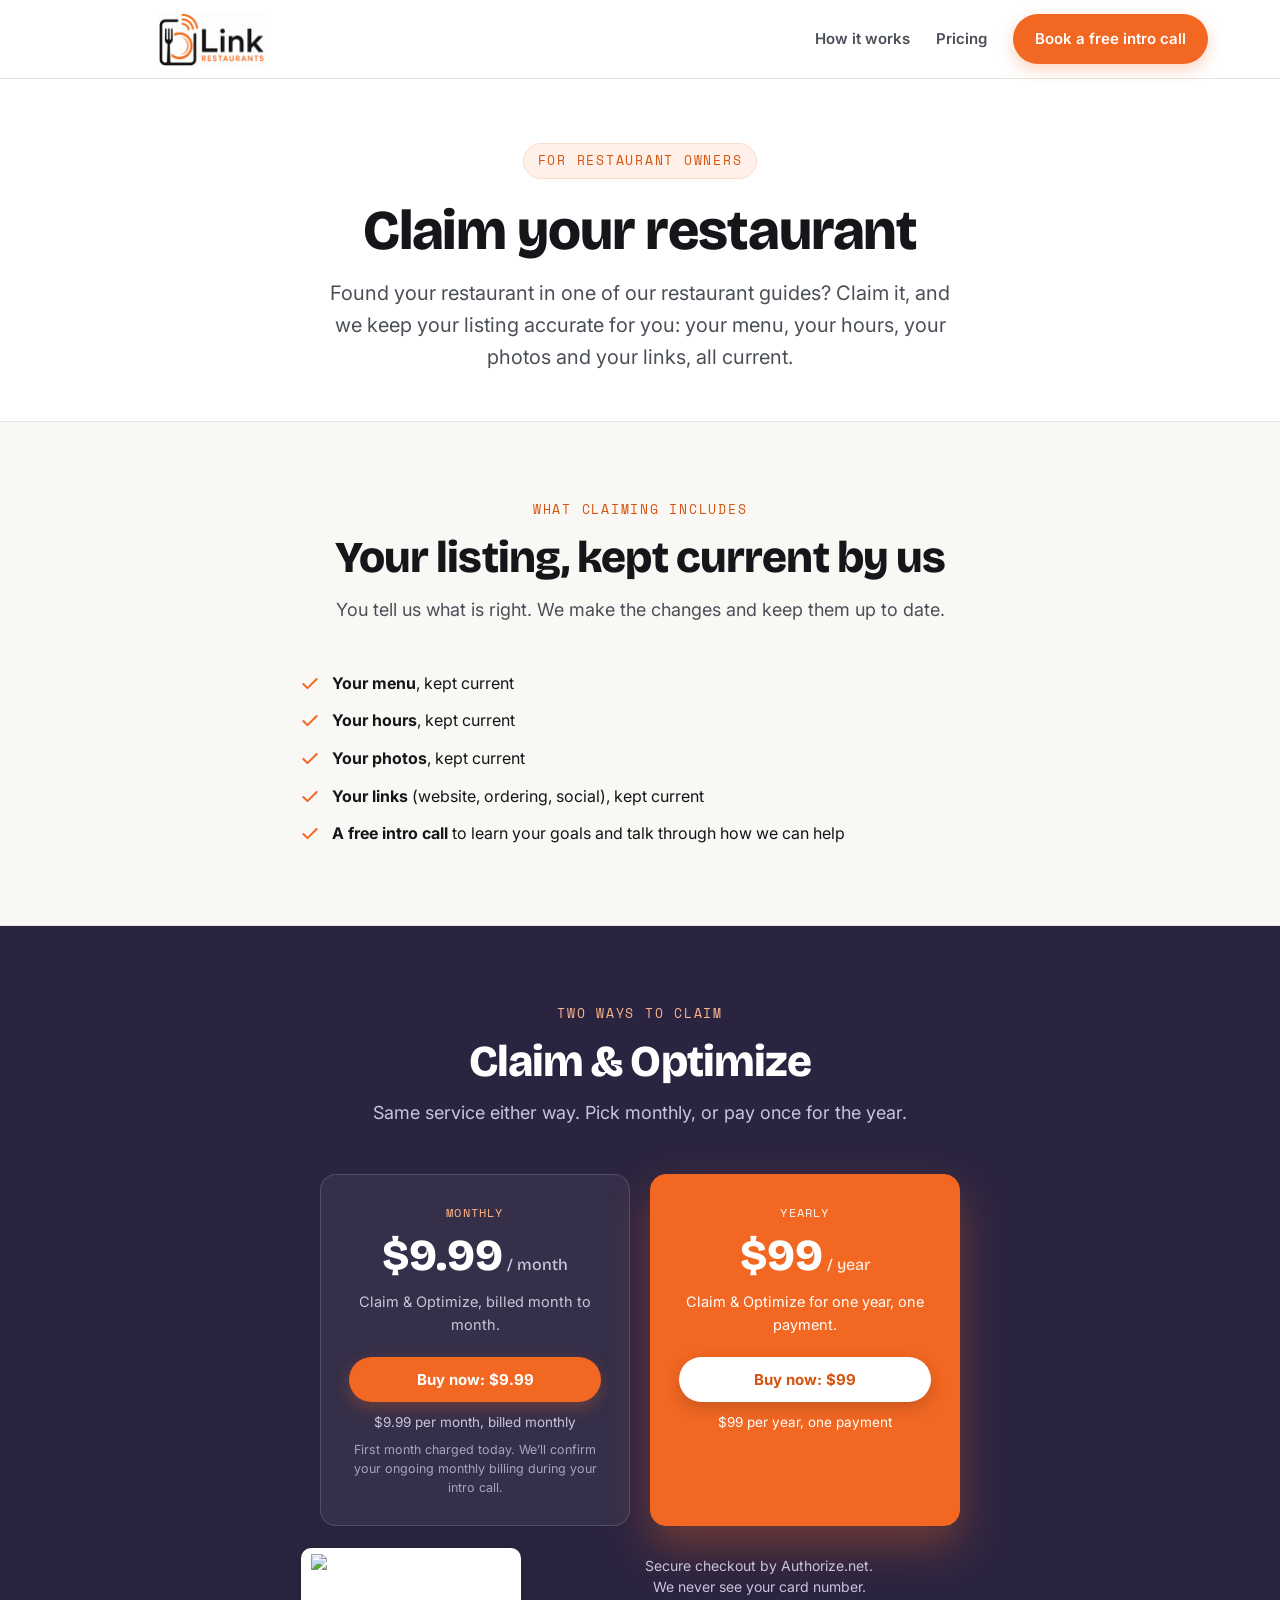
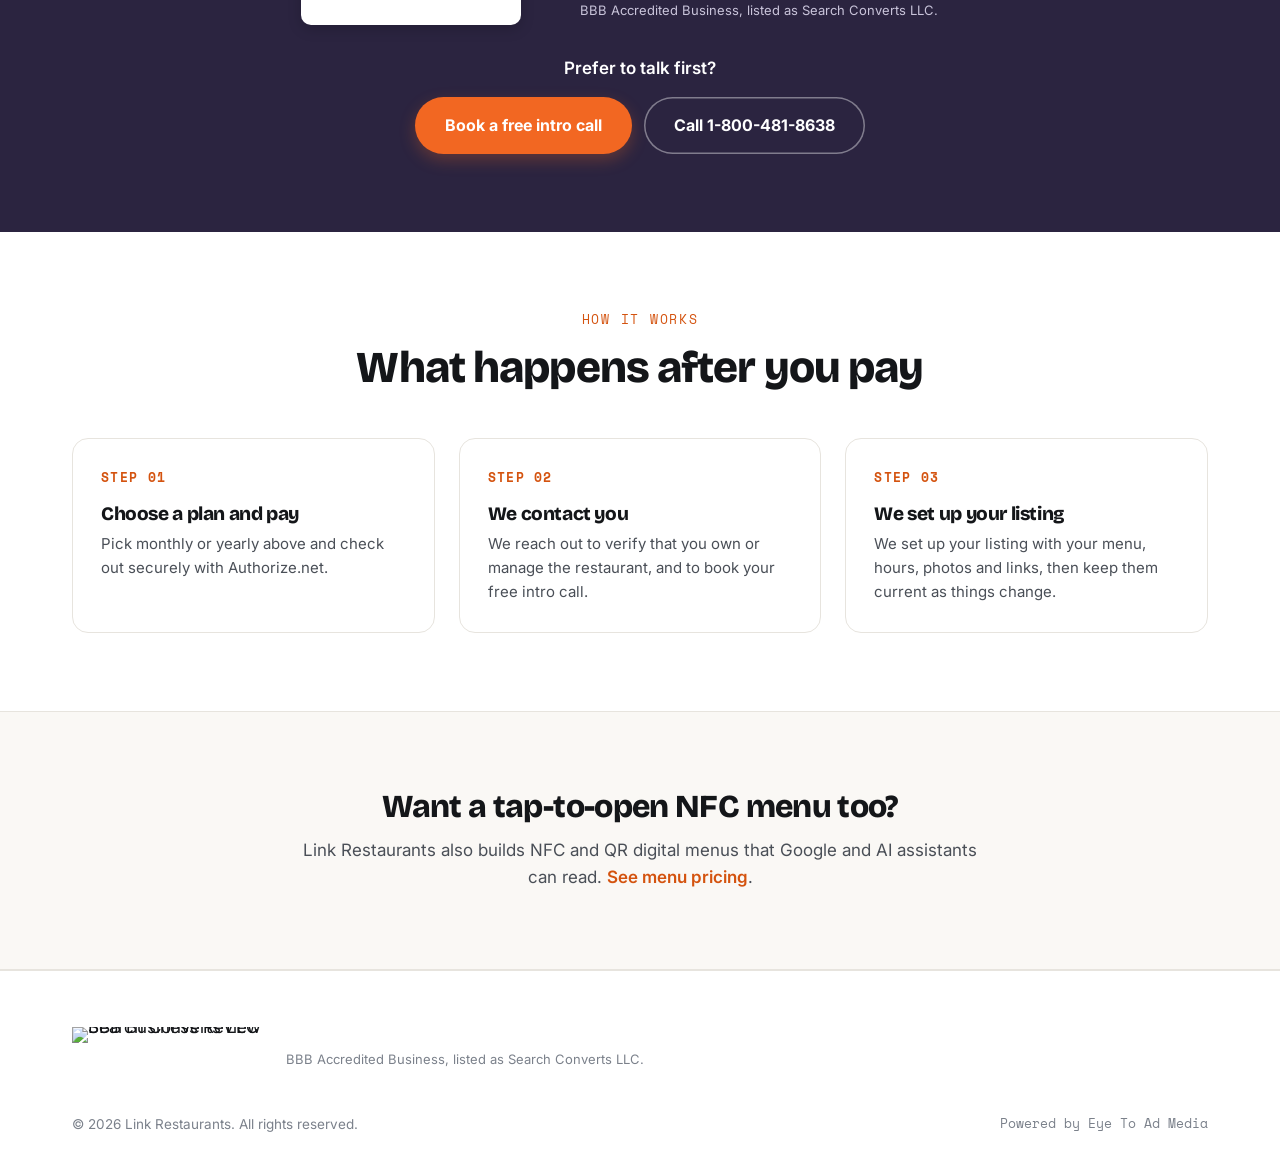
==== claim/index.html @ bf499739 "Add BBB trust seal beside secure-checkout line and in footer Group the existing "Secure checkout by " ====
<!DOCTYPE html>
<html lang="en">
<head>
<meta charset="UTF-8">
<meta name="viewport" content="width=device-width, initial-scale=1">
<title>Claim Your Restaurant | Link Restaurants</title>
<meta name="description" content="Claim your restaurant listing with Link Restaurants. We keep your menu, hours, photos and links current. $9.99 per month or $99 per year, plus a free intro call.">
<link rel="canonical" href="https://linkrestaurants.com/claim/">
<meta property="og:type" content="website">
<meta property="og:title" content="Claim Your Restaurant | Link Restaurants">
<meta property="og:description" content="Keep your menu, hours, photos and links current. $9.99 per month or $99 per year, plus a free intro call.">
<meta property="og:url" content="https://linkrestaurants.com/claim/">
<meta property="og:site_name" content="Link Restaurants">
<link rel="icon" type="image/png" sizes="32x32" href="/images/w/link-restaurants-favicon-32.png">
<link rel="apple-touch-icon" href="/images/w/link-restaurants-favicon-180.png">
<link rel="preconnect" href="https://fonts.googleapis.com">
<link rel="preconnect" href="https://fonts.gstatic.com" crossorigin>
<link href="https://fonts.googleapis.com/css2?family=Bricolage+Grotesque:opsz,wght@12..96,700;12..96,800&family=Inter:wght@400;500;600;700&family=Space+Mono:wght@400;700&display=swap" rel="stylesheet">
<link rel="stylesheet" href="/assets/style.css">
<style>
  .claim-hero{padding:64px 0 48px;text-align:center}
  .claim-hero h1{font-size:clamp(34px,6vw,56px);margin-bottom:16px}
  .claim-hero .lede{font-size:clamp(17px,2.2vw,20px);color:var(--ink-soft);max-width:640px;margin:0 auto}
  .claim-includes{max-width:680px;margin:0 auto}
  #options{background:var(--plum);color:#fff;border:0}
  #options .section-head h2{color:#fff}
  #options .section-head .tag{color:#ffb587}
  #options .section-head p{color:#c9c4da}
  #options .price-grid{max-width:640px}
  .price-card .pdesc{min-height:0}
  .pay-form{margin:20px 0 0}
  .pay-form .btn{width:100%;white-space:normal;text-align:center}
  .price-card.feature .pay-form .btn{background:#fff;color:var(--orange-deep);box-shadow:0 6px 16px rgba(20,22,25,.18)}
  .price-card.feature .pay-form .btn:hover{background:#fff6f0}
  .pay-terms{margin-top:10px;font-size:13.5px;color:#c9c4da}
  .price-card.feature .pay-terms{color:#fff}
  .pay-note{margin-top:8px;font-size:12.5px;line-height:1.5;color:#a9a3bd}
  .pay-secure{text-align:center;max-width:620px;margin:24px auto 0;font-size:14px;color:#c9c4da}
  .pay-talk{text-align:center;margin:30px 0 14px;font-weight:600;color:#fff}
  .talk-row{display:flex;gap:12px;justify-content:center;flex-wrap:wrap}
  #options .btn-ghost{color:#fff;box-shadow:inset 0 0 0 1.5px rgba(255,255,255,.4)}
  #options .btn-ghost:hover{background:rgba(255,255,255,.08);box-shadow:inset 0 0 0 1.5px #fff}
  .more{max-width:680px;margin:0 auto;text-align:center;color:var(--ink-soft);font-size:17px}
  .more a{color:var(--orange-deep);font-weight:600}
  @media (max-width:480px){.talk-row .btn{width:100%}}
</style>
</head>
<body>
<a class="skip" href="#main">Skip to content</a>
<header class="site-header">
  <div class="wrap header-inner">
    <a class="brand" href="/" aria-label="Link Restaurants home">
      <img src="/images/w/link-restaurants-logo-440.png" alt="Link Restaurants" width="109" height="56">
    </a>
    <nav class="nav nav-simple" aria-label="Primary">
      <a href="/#how">How it works</a>
      <a href="/#owner">Pricing</a>
      <a class="btn" href="/#signup">Book a free intro call</a>
    </nav>
  </div>
</header>

<main id="main">

  <section class="claim-hero" aria-labelledby="claim-h">
    <div class="wrap">
      <span class="eyebrow">For restaurant owners</span>
      <h1 id="claim-h">Claim your restaurant</h1>
      <p class="lede">Found your restaurant in one of our restaurant guides? Claim it, and we keep your listing accurate for you: your menu, your hours, your photos and your links, all current.</p>
    </div>
  </section>

  <section class="section-tint" aria-labelledby="inc-h">
    <div class="wrap">
      <div class="section-head">
        <span class="tag">What claiming includes</span>
        <h2 id="inc-h">Your listing, kept current by us</h2>
        <p>You tell us what is right. We make the changes and keep them up to date.</p>
      </div>
      <ul class="checklist claim-includes">
        <li><svg width="20" height="20" viewBox="0 0 24 24" fill="none" stroke="currentColor" stroke-width="2.4" stroke-linecap="round" stroke-linejoin="round" aria-hidden="true"><path d="M20 6 9 17l-5-5"/></svg> <span><strong>Your menu</strong>, kept current</span></li>
        <li><svg width="20" height="20" viewBox="0 0 24 24" fill="none" stroke="currentColor" stroke-width="2.4" stroke-linecap="round" stroke-linejoin="round" aria-hidden="true"><path d="M20 6 9 17l-5-5"/></svg> <span><strong>Your hours</strong>, kept current</span></li>
        <li><svg width="20" height="20" viewBox="0 0 24 24" fill="none" stroke="currentColor" stroke-width="2.4" stroke-linecap="round" stroke-linejoin="round" aria-hidden="true"><path d="M20 6 9 17l-5-5"/></svg> <span><strong>Your photos</strong>, kept current</span></li>
        <li><svg width="20" height="20" viewBox="0 0 24 24" fill="none" stroke="currentColor" stroke-width="2.4" stroke-linecap="round" stroke-linejoin="round" aria-hidden="true"><path d="M20 6 9 17l-5-5"/></svg> <span><strong>Your links</strong> (website, ordering, social), kept current</span></li>
        <li><svg width="20" height="20" viewBox="0 0 24 24" fill="none" stroke="currentColor" stroke-width="2.4" stroke-linecap="round" stroke-linejoin="round" aria-hidden="true"><path d="M20 6 9 17l-5-5"/></svg> <span><strong>A free intro call</strong> to learn your goals and talk through how we can help</span></li>
      </ul>
    </div>
  </section>

  <section id="options" aria-labelledby="opt-h">
    <div class="wrap">
      <div class="section-head">
        <span class="tag">Two ways to claim</span>
        <h2 id="opt-h">Claim &amp; Optimize</h2>
        <p>Same service either way. Pick monthly, or pay once for the year.</p>
      </div>

      <div class="price-grid">
        <div class="price-card">
          <div class="plabel">Monthly</div>
          <div class="amt">$9.99<small> / month</small></div>
          <div class="pdesc">Claim &amp; Optimize, billed month to month.</div>
          <form class="pay-form" method="post" action="https://Simplecheckout.authorize.net/payment/CatalogPayment.aspx">
            <input type="hidden" name="LinkId" value="e804e38a-4ac8-44f0-8ff5-c592cec4a897">
            <button type="submit" class="btn btn-block">Buy now: $9.99</button>
          </form>
          <p class="pay-terms">$9.99 per month, billed monthly</p>
          <p class="pay-note">First month charged today. We&rsquo;ll confirm your ongoing monthly billing during your intro call.</p>
        </div>
        <div class="price-card feature">
          <div class="plabel">Yearly</div>
          <div class="amt">$99<small> / year</small></div>
          <div class="pdesc">Claim &amp; Optimize for one year, one payment.</div>
          <form class="pay-form" method="post" action="https://Simplecheckout.authorize.net/payment/CatalogPayment.aspx">
            <input type="hidden" name="LinkId" value="09d582b6-2f6d-41c3-b601-594004c9c7cb">
            <button type="submit" class="btn btn-block">Buy now: $99</button>
          </form>
          <p class="pay-terms">$99 per year, one payment</p>
        </div>
      </div>

      <div class="trust-row trust-dark">
        <span class="trust-seal"><a href="https://www.bbb.org/us/co/denver/profile/advertising-agencies/search-converts-llc-1296-90228702/#sealclick" target="_blank" rel="nofollow noopener" aria-label="Search Converts LLC BBB Business Review (opens BBB profile)"><img src="https://seal-alaskaoregonwesternwashington.bbb.org/seals/blue-seal-200-65-bbb-90228702.png" width="200" height="65" alt="Search Converts LLC BBB Business Review" loading="lazy" decoding="async"></a></span>
        <div class="trust-txt">
          <p class="pay-secure">Secure checkout by Authorize.net. We never see your card number.</p>
          <p class="trust-cap">BBB Accredited Business, listed as Search Converts LLC.</p>
        </div>
        <!-- authorize.net verified merchant seal goes here -->
      </div>

      <p class="pay-talk">Prefer to talk first?</p>
      <div class="talk-row">
        <a class="btn btn-lg" href="/#signup">Book a free intro call</a>
        <a class="btn btn-ghost btn-lg" href="tel:+18004818638">Call 1-800-481-8638</a>
      </div>
    </div>
  </section>

  <section aria-labelledby="how-h">
    <div class="wrap">
      <div class="section-head">
        <span class="tag">How it works</span>
        <h2 id="how-h">What happens after you pay</h2>
      </div>
      <div class="steps">
        <div class="step">
          <span class="num">STEP 01</span>
          <h3>Choose a plan and pay</h3>
          <p>Pick monthly or yearly above and check out securely with Authorize.net.</p>
        </div>
        <div class="step">
          <span class="num">STEP 02</span>
          <h3>We contact you</h3>
          <p>We reach out to verify that you own or manage the restaurant, and to book your free intro call.</p>
        </div>
        <div class="step">
          <span class="num">STEP 03</span>
          <h3>We set up your listing</h3>
          <p>We set up your listing with your menu, hours, photos and links, then keep them current as things change.</p>
        </div>
      </div>
    </div>
  </section>

  <section class="section-tint" aria-labelledby="more-h">
    <div class="wrap">
      <div class="more">
        <h2 id="more-h" style="font-size:clamp(24px,3.6vw,32px);margin-bottom:12px">Want a tap-to-open NFC menu too?</h2>
        <p>Link Restaurants also builds NFC and QR digital menus that Google and AI assistants can read. <a href="/#owner">See menu pricing</a>.</p>
      </div>
    </div>
  </section>

</main>

<footer class="site-footer">
  <div class="wrap">
<div class="trust-foot"><span class="trust-seal"><a href="https://www.bbb.org/us/co/denver/profile/advertising-agencies/search-converts-llc-1296-90228702/#sealclick" target="_blank" rel="nofollow noopener" aria-label="Search Converts LLC BBB Business Review (opens BBB profile)"><img src="https://seal-alaskaoregonwesternwashington.bbb.org/seals/blue-seal-200-65-bbb-90228702.png" width="200" height="65" alt="Search Converts LLC BBB Business Review" loading="lazy" decoding="async"></a></span><span class="trust-cap">BBB Accredited Business, listed as Search Converts LLC.</span></div>
    <div class="footer-bottom" style="border:0;padding-top:0">
      <span>&copy; 2026 Link Restaurants. All rights reserved.</span>
      <span class="powered"><a href="https://www.eyetoad.com/" rel="nofollow">Powered by Eye To Ad Media</a></span>
    </div>
  </div>
</footer>
</body>
</html>
---- assets/style.css ----
/* Link Restaurants shared styles (copied from the home page inline styles; used by 404 and success pages) */
/* ============================================================
   LinkRestaurants.com — global stylesheet
   Design tokens: warm slate + signal orange on white
   Display: Bricolage Grotesque | Body: Inter | Data: Space Mono
   ============================================================ */

:root{
  --ink:#141619;          /* near-black text */
  --ink-soft:#4a4f57;     /* secondary text */
  --ink-faint:#7b818b;    /* captions */
  --line:#e7e4de;         /* hairlines */
  --paper:#ffffff;        /* page bg (matches logo) */
  --paper-warm:#faf8f5;   /* section tint */
  --orange:#f26722;       /* signal orange (from logo) */
  --orange-deep:#d4530f;  /* pressed */
  --orange-tint:#fff1e9;  /* wash */
  --plum:#2b2440;         /* deep accent for contrast blocks */
  --green:#1f6b54;        /* eco / positive */
  --green-tint:#e6f2ee;
  --radius:16px;
  --radius-sm:10px;
  --shadow:0 1px 2px rgba(20,22,25,.04),0 8px 24px rgba(20,22,25,.06);
  --shadow-lg:0 2px 4px rgba(20,22,25,.05),0 24px 48px rgba(20,22,25,.10);
  --maxw:1180px;
  --ease:cubic-bezier(.22,.61,.36,1);
}

*{box-sizing:border-box;margin:0;padding:0}
html{scroll-behavior:smooth;-webkit-text-size-adjust:100%}
body{
  font-family:'Inter',system-ui,-apple-system,Segoe UI,Roboto,sans-serif;
  color:var(--ink);
  background:var(--paper);
  line-height:1.6;
  font-size:17px;
  -webkit-font-smoothing:antialiased;
  overflow-x:hidden;
}
img{max-width:100%;display:block}
a{color:inherit;text-decoration:none}
h1,h2,h3,h4{
  font-family:'Bricolage Grotesque','Inter',sans-serif;
  line-height:1.08;
  letter-spacing:-.02em;
  font-weight:800;
  color:var(--ink);
}
.wrap{max-width:var(--maxw);margin:0 auto;padding:0 22px}
.mono{font-family:'Space Mono',ui-monospace,monospace}
[id]{scroll-margin-top:96px}

/* ---------- accessibility ---------- */
:focus-visible{outline:3px solid var(--orange);outline-offset:2px;border-radius:4px}
.skip{position:absolute;left:-9999px;top:0;background:var(--ink);color:#fff;padding:12px 18px;z-index:200;border-radius:0 0 8px 0}
.skip:focus{left:0}
.sr-only{position:absolute!important;left:-9999px!important;width:1px;height:1px;overflow:hidden}
@media (prefers-reduced-motion:reduce){
  *{animation-duration:.001ms!important;transition-duration:.001ms!important;scroll-behavior:auto!important}
}

/* ---------- header ---------- */
.site-header{
  position:sticky;top:0;z-index:100;
  background:rgba(255,255,255,.88);
  backdrop-filter:saturate(180%) blur(12px);
  border-bottom:1px solid var(--line);
}
.header-inner{display:flex;align-items:center;justify-content:space-between;gap:20px;height:78px}
.brand{display:flex;align-items:center}
.brand img{width:280px;height:auto;max-height:56px;object-fit:contain}
.nav{display:flex;align-items:center;gap:26px}
.nav a{font-weight:600;font-size:15px;color:var(--ink-soft);transition:color .2s}
.nav a:hover{color:var(--ink)}
.nav .btn{color:#fff}
.nav-toggle{display:none;background:none;border:0;cursor:pointer;padding:8px}
.nav-toggle span{display:block;width:24px;height:2px;background:var(--ink);margin:5px 0;transition:.3s}

/* ---------- buttons ---------- */
.btn{
  display:inline-flex;align-items:center;justify-content:center;gap:9px;
  background:var(--orange);color:#fff;
  font-weight:700;font-size:15px;font-family:'Inter',sans-serif;
  padding:13px 22px;border-radius:999px;border:0;cursor:pointer;
  transition:transform .18s var(--ease),box-shadow .18s,background .18s;
  box-shadow:0 6px 16px rgba(242,103,34,.28);
  white-space:nowrap;
}
.btn:hover{background:var(--orange-deep);transform:translateY(-2px);box-shadow:0 10px 22px rgba(242,103,34,.34)}
.btn:active{transform:translateY(0)}
.btn-ghost{
  background:transparent;color:var(--ink);
  box-shadow:inset 0 0 0 1.5px var(--line);
}
.btn-ghost:hover{background:var(--paper-warm);box-shadow:inset 0 0 0 1.5px var(--ink);transform:translateY(-2px)}
.btn-lg{padding:16px 30px;font-size:16px}
.btn-block{width:100%}

/* ---------- hero ---------- */
.hero{position:relative;padding:64px 0 56px;overflow:hidden}
.hero::before{
  content:"";position:absolute;inset:0;z-index:0;
  background:
    linear-gradient(180deg,rgba(255,255,255,.72),rgba(255,255,255,.86) 45%,rgba(255,255,255,.97)),
    none center 35%/cover no-repeat;
  background:
    linear-gradient(180deg,rgba(255,255,255,.72),rgba(255,255,255,.86) 45%,rgba(255,255,255,.97)),
    image-set(url('/images/w/link-restaurants-patio-table-hero-1600.avif') type('image/avif'),url('/images/w/link-restaurants-patio-table-hero-1600.webp') type('image/webp')) center 35%/cover no-repeat;
}
.hero-inner{position:relative;z-index:1;max-width:820px;margin:0 auto;text-align:center}
.eyebrow{
  display:inline-flex;align-items:center;gap:8px;
  font-family:'Space Mono',monospace;font-size:12.5px;letter-spacing:.14em;text-transform:uppercase;
  color:var(--orange-deep);background:var(--orange-tint);
  padding:7px 14px;border-radius:999px;margin-bottom:22px;
  border:1px solid #fbdcc9;
}
.hero h1{font-size:clamp(36px,6.2vw,64px);margin-bottom:18px}
.hero h1 .u{
  background:linear-gradient(180deg,transparent 62%,rgba(242,103,34,.28) 62%);
  padding:0 2px;
}
.hero .lede{font-size:clamp(17px,2.2vw,21px);color:var(--ink-soft);max-width:660px;margin:0 auto 34px}

/* ---------- search ---------- */
.searchbar{
  position:relative;max-width:640px;margin:0 auto;
  background:#fff;border-radius:999px;
  box-shadow:var(--shadow-lg);
  border:1px solid var(--line);
  display:flex;align-items:center;padding:7px 7px 7px 22px;
  transition:box-shadow .25s,border-color .25s;
}
.searchbar:focus-within{border-color:var(--orange);box-shadow:0 2px 4px rgba(242,103,34,.08),0 24px 48px rgba(242,103,34,.14)}
.searchbar svg{flex:none;color:var(--ink-faint)}
.searchbar input{
  flex:1;border:0;outline:0;font-size:17px;font-family:inherit;color:var(--ink);
  padding:14px 14px;background:transparent;min-width:0;
}
.searchbar input::placeholder{color:var(--ink-faint)}
.search-meta{margin-top:14px;font-size:13.5px;color:var(--ink-faint);font-family:'Space Mono',monospace}
.hero-trust{display:flex;gap:26px;justify-content:center;flex-wrap:wrap;margin-top:26px}
.hero-trust div{display:flex;align-items:center;gap:9px;font-size:14px;color:var(--ink-soft);font-weight:500}
.hero-trust svg{color:var(--orange);flex:none}

/* ---------- turbocharge banner ---------- */
.turbo-band{position:relative;z-index:1;padding:0 0 8px}
.turbo-rule{
  display:flex;align-items:center;gap:16px;max-width:900px;margin:44px auto 20px;
  font-family:'Space Mono',monospace;font-size:12.5px;letter-spacing:.14em;
  text-transform:uppercase;color:var(--ink-faint);
}
.turbo-rule::before,.turbo-rule::after{content:"";height:1px;background:var(--line);flex:1}
.turbo-banner{
  display:block;max-width:1040px;margin:0 auto;border-radius:var(--radius);
  overflow:hidden;box-shadow:var(--shadow-lg);border:1px solid var(--line);
  transition:transform .25s var(--ease),box-shadow .25s;background:#141619;
}
.turbo-banner:hover{transform:translateY(-4px);box-shadow:0 30px 60px rgba(20,22,25,.18)}
.turbo-banner img{width:100%;height:auto}
.turbo-cap{
  max-width:1040px;margin:16px auto 0;text-align:center;
  font-size:15px;color:var(--ink-soft);
}
.turbo-cap strong{color:var(--ink)}
.turbo-cta{display:flex;gap:12px;justify-content:center;flex-wrap:wrap;margin-top:22px}

/* ---------- the two menus ---------- */
.two-menus{
  display:grid;grid-template-columns:1fr auto 1fr;gap:26px;align-items:stretch;
  max-width:1040px;margin:0 auto;
}
.mcol{
  border-radius:var(--radius);padding:30px;border:1px solid var(--line);background:#fff;
  display:flex;flex-direction:column;
}
.mcol.old{background:var(--paper-warm)}
.mcol.new{border-color:var(--orange);box-shadow:0 20px 44px rgba(242,103,34,.16)}
.mcol-tag{
  font-family:'Space Mono',monospace;font-size:11.5px;letter-spacing:.12em;text-transform:uppercase;
  padding:5px 12px;border-radius:999px;display:inline-block;margin-bottom:16px;align-self:flex-start;
}
.mcol.old .mcol-tag{background:#eeebe6;color:var(--ink-faint)}
.mcol.new .mcol-tag{background:var(--orange);color:#fff}
.mcol h3{font-size:24px;margin-bottom:8px}
.mcol.old h3{color:var(--ink-soft)}
.mcol .msub{font-size:15px;color:var(--ink-faint);margin-bottom:20px}
.mcol ul{list-style:none;display:flex;flex-direction:column;gap:14px;margin:0;flex:1}
.mcol li{display:flex;gap:12px;align-items:flex-start;font-size:15.5px;line-height:1.55}
.mcol.old li{color:var(--ink-soft)}
.mcol li .ic{flex:none;width:20px;height:20px;margin-top:2px}
.mcol.old li .ic{color:var(--ink-faint)}
.mcol.new li .ic{color:var(--orange)}
.mcol li b{color:var(--ink);font-weight:700}
.mcol-foot{margin-top:22px;padding-top:18px;border-top:1px solid var(--line);font-size:14.5px}
.mcol.old .mcol-foot{color:var(--ink-faint)}
.mcol.new .mcol-foot{color:var(--ink)}
.mid-arrow{
  display:flex;align-items:center;justify-content:center;color:var(--orange);
  font-family:'Space Mono',monospace;font-size:12px;letter-spacing:.1em;text-transform:uppercase;
  writing-mode:vertical-rl;text-orientation:mixed;gap:12px;
}
.mid-arrow svg{transform:rotate(90deg)}

/* ---------- optimization grid ---------- */
.opt-grid{display:grid;grid-template-columns:repeat(auto-fit,minmax(min(260px,100%),1fr));gap:20px}
.opt-card{
  background:#fff;border:1px solid var(--line);border-radius:var(--radius);padding:26px;
  box-shadow:var(--shadow);transition:transform .2s var(--ease),border-color .2s;
}
.opt-card:hover{transform:translateY(-4px);border-color:var(--orange)}
.opt-card .oi{width:40px;height:40px;color:var(--orange);margin-bottom:14px}
.opt-card h3{font-size:18px;margin-bottom:8px}
.opt-card p{font-size:15px;color:var(--ink-soft)}
.opt-card code{
  font-family:'Space Mono',monospace;font-size:13px;background:var(--paper-warm);
  border:1px solid var(--line);border-radius:6px;padding:2px 6px;color:var(--orange-deep);
}

/* ---------- eco ---------- */
.eco{
  background:var(--green-tint);border:1px solid #cfe4dc;border-radius:var(--radius);
  padding:clamp(26px,4vw,40px);max-width:900px;margin:0 auto;
}
.eco .etag{
  font-family:'Space Mono',monospace;font-size:12px;letter-spacing:.12em;text-transform:uppercase;
  color:var(--green);margin-bottom:12px;display:block;
}
.eco h2{font-size:clamp(24px,3.6vw,34px);margin-bottom:14px}
.eco p{color:#33574c;margin-bottom:14px}
.eco ul{list-style:none;display:flex;flex-direction:column;gap:12px;margin-top:18px}
.eco li{display:flex;gap:12px;align-items:flex-start;color:#33574c;font-size:16px}
.eco li svg{flex:none;color:var(--green);margin-top:3px}

/* ---------- sections ---------- */
section{padding:78px 0}
.section-tint{background:var(--paper-warm);border-top:1px solid var(--line);border-bottom:1px solid var(--line)}
.section-head{max-width:680px;margin:0 auto 46px;text-align:center}
.section-head .tag{
  font-family:'Space Mono',monospace;font-size:12.5px;letter-spacing:.14em;text-transform:uppercase;
  color:var(--orange-deep);margin-bottom:14px;display:block;
}
.section-head h2{font-size:clamp(28px,4.4vw,44px);margin-bottom:14px}
.section-head p{color:var(--ink-soft);font-size:18px}
.prose{max-width:820px;margin:0 auto;color:var(--ink-soft);font-size:17px}
.prose p{margin-bottom:18px}
.prose p:last-child{margin-bottom:0}
.prose strong{color:var(--ink)}

/* answer block for AI extraction */
.answer{
  background:var(--orange-tint);border-left:4px solid var(--orange);
  border-radius:0 var(--radius) var(--radius) 0;padding:22px 26px;
  max-width:820px;margin:0 auto 30px;
}
.answer p{margin:0;color:var(--ink);font-size:16.5px;line-height:1.62}
.answer p+p{margin-top:12px}
.answer .q{font-weight:700;font-family:'Bricolage Grotesque',sans-serif;font-size:18px;display:block;margin-bottom:8px}

.updated{
  display:inline-flex;align-items:center;gap:9px;font-family:'Space Mono',monospace;
  font-size:12px;letter-spacing:.1em;text-transform:uppercase;color:var(--ink-faint);
  border:1px solid var(--line);border-radius:999px;padding:6px 14px;background:#fff;
}
.updated::before{content:"";width:7px;height:7px;border-radius:50%;background:var(--green);flex:none}

/* ---------- directory ---------- */
#directory{padding-top:0;margin-top:6px;position:relative;z-index:2}
.dir-grid{display:grid;grid-template-columns:repeat(auto-fill,minmax(min(310px,100%),1fr));gap:22px}
.rcard{
  background:#fff;border:1px solid var(--line);border-radius:var(--radius);
  padding:24px;display:flex;flex-direction:column;gap:12px;
  box-shadow:var(--shadow);transition:transform .22s var(--ease),box-shadow .22s,border-color .22s;
  animation:rise .5s var(--ease) both;
}
.rcard:hover{transform:translateY(-4px);box-shadow:var(--shadow-lg);border-color:#dcd7cf}
.rcard-top{display:flex;align-items:flex-start;justify-content:space-between;gap:12px}
.rcard h3{font-size:22px}
.rcard .pin{display:flex;align-items:center;gap:6px;font-size:13.5px;color:var(--ink-faint);font-weight:500}
.rcard .pin svg{color:var(--orange);flex:none}
.rcard p{color:var(--ink-soft);font-size:15.5px;flex:1}
.rcard .rcard-cta{margin-top:6px}
.rcard-badge{
  font-family:'Space Mono',monospace;font-size:11px;letter-spacing:.08em;text-transform:uppercase;
  color:var(--orange-deep);background:var(--orange-tint);padding:4px 10px;border-radius:999px;flex:none;
}
.dir-empty{
  grid-column:1/-1;text-align:center;padding:56px 24px;
  background:#fff;border:1px dashed var(--line);border-radius:var(--radius);
}
.dir-empty h3{font-size:24px;margin-bottom:10px}
.dir-empty p{color:var(--ink-soft);max-width:440px;margin:0 auto 22px}
.dir-noresult{grid-column:1/-1;text-align:center;padding:40px;color:var(--ink-faint);font-family:'Space Mono',monospace}

/* ---------- how it works ---------- */
.steps{display:grid;grid-template-columns:repeat(auto-fit,minmax(min(220px,100%),1fr));gap:24px;counter-reset:step}
.step{position:relative;padding:28px;background:#fff;border:1px solid var(--line);border-radius:var(--radius)}
.step .num{
  font-family:'Space Mono',monospace;font-size:13px;color:var(--orange-deep);
  font-weight:700;letter-spacing:.1em;margin-bottom:16px;display:block;
}
.step .ico{width:44px;height:44px;margin-bottom:16px;color:var(--orange)}
.step h3{font-size:19px;margin-bottom:8px}
.step p{color:var(--ink-soft);font-size:15px}

/* ---------- feature split ---------- */
.split-tag{
  display:block;font-family:'Space Mono',monospace;font-size:12.5px;letter-spacing:.14em;
  text-transform:uppercase;color:var(--orange-deep);margin-bottom:12px;
}
.split{display:grid;grid-template-columns:1.05fr .95fr;gap:52px;align-items:center}
.split.rev .split-media{order:-1}
.split-media{border-radius:var(--radius);overflow:hidden;box-shadow:var(--shadow-lg);position:relative}
.split-media img{width:100%;height:100%;object-fit:cover;aspect-ratio:4/3}
.split-media picture,.turbo-banner picture{display:block;height:100%}
.split-body h2{font-size:clamp(26px,3.6vw,38px);margin-bottom:16px}
.split-body p{color:var(--ink-soft);margin-bottom:16px;font-size:17px}
.checklist{list-style:none;display:flex;flex-direction:column;gap:12px;margin:22px 0}
.checklist li{display:flex;gap:12px;align-items:flex-start;font-size:16px;color:var(--ink)}
.checklist svg{flex:none;color:var(--orange);margin-top:3px}

/* ---------- menu scorecard tool ---------- */
.tool{
  max-width:820px;margin:0 auto;background:#fff;border:2px solid var(--ink);
  border-radius:var(--radius);overflow:hidden;box-shadow:var(--shadow-lg);
}
.tool-hd{background:var(--ink);color:#fff;padding:22px 28px}
.tool-hd h3{color:#fff;font-size:21px;margin-bottom:4px}
.tool-hd p{color:#a9adb4;font-size:14.5px;margin:0}
.tool-bd{padding:clamp(20px,3vw,30px)}
.tq{display:flex;gap:16px;align-items:flex-start;justify-content:space-between;padding:16px 0;border-bottom:1px solid var(--line)}
.tq:last-of-type{border-bottom:0}
.tq-t{flex:1;font-size:15.5px;line-height:1.5;font-weight:500;color:var(--ink)}
.tq-t small{display:block;color:var(--ink-faint);font-size:13.5px;font-weight:400;margin-top:3px}
.yn{display:flex;gap:8px;flex:none}
.yn button{
  font-family:'Inter',sans-serif;font-weight:700;font-size:13.5px;padding:8px 16px;
  border-radius:999px;border:1.5px solid var(--line);background:#fff;color:var(--ink-soft);cursor:pointer;transition:.15s;
}
.yn button[aria-pressed="true"]{background:var(--ink);border-color:var(--ink);color:#fff}
.yn button.no[aria-pressed="true"]{background:var(--orange);border-color:var(--orange)}
.tool-out{background:var(--ink);color:#fff;border-radius:var(--radius-sm);padding:26px;margin-top:22px;text-align:center;display:none}
.tool-out.show{display:block}
.tool-out .score{font-family:'Bricolage Grotesque',sans-serif;font-weight:800;font-size:52px;line-height:1;color:var(--orange);display:block;margin-bottom:8px}
.tool-out .slab{font-family:'Space Mono',monospace;font-size:12px;letter-spacing:.12em;text-transform:uppercase;color:#a9adb4}
.tool-out .smsg{margin-top:14px;color:#e2e4e7;font-size:16px}
.tool-fix{background:rgba(255,255,255,.07);border-radius:var(--radius-sm);padding:16px;margin-top:18px;text-align:left}
.tool-fix .flab{font-family:'Space Mono',monospace;font-size:11.5px;letter-spacing:.12em;text-transform:uppercase;color:var(--orange);margin-bottom:8px}
.tool-fix p{margin:0;color:#e2e4e7;font-size:15px}
.tool-actions{display:flex;gap:12px;flex-wrap:wrap;margin-top:22px}

/* ---------- owner / pricing ---------- */
#owner{background:var(--plum);color:#fff;border:0}
#owner .section-head h2,#owner h3{color:#fff}
#owner .section-head .tag{color:#ffb587}
#owner .section-head p{color:#c9c4da}
.price-grid{display:grid;grid-template-columns:repeat(auto-fit,minmax(min(240px,100%),1fr));gap:20px;max-width:900px;margin:0 auto}
.price-card{
  background:rgba(255,255,255,.05);border:1px solid rgba(255,255,255,.14);
  border-radius:var(--radius);padding:28px;text-align:center;
  transition:transform .2s var(--ease),background .2s;
}
.price-card:hover{transform:translateY(-4px);background:rgba(255,255,255,.09)}
.price-card.feature{background:var(--orange);border-color:var(--orange);box-shadow:0 20px 44px rgba(242,103,34,.34)}
.price-card .plabel{font-family:'Space Mono',monospace;font-size:12px;letter-spacing:.1em;text-transform:uppercase;color:#ffb587;margin-bottom:12px}
.price-card.feature .plabel{color:#fff6f0}
.price-card .amt{font-family:'Bricolage Grotesque',sans-serif;font-size:44px;font-weight:800;line-height:1;color:#fff}
.price-card .amt small{font-size:16px;font-weight:500;color:#c9c4da}
.price-card.feature .amt small{color:#ffe9db}
.price-card .pdesc{margin-top:12px;font-size:14.5px;color:#c9c4da}
.price-card.feature .pdesc{color:#fff}
.owner-note{text-align:center;max-width:620px;margin:34px auto 0;color:#c9c4da;font-size:15px}

/* ---------- form ---------- */
#signup{background:var(--paper-warm)}
.form-card{
  max-width:760px;margin:0 auto;background:#fff;border:1px solid var(--line);
  border-radius:var(--radius);padding:clamp(24px,4vw,44px);box-shadow:var(--shadow-lg);
}
.form-grid{display:grid;grid-template-columns:1fr 1fr;gap:18px}
.field{display:flex;flex-direction:column;gap:7px}
.field.full{grid-column:1/-1}
.field label{font-size:14px;font-weight:600;color:var(--ink)}
.field label .req{color:var(--orange-deep)}
.field input,.field textarea,.field select{
  font-family:inherit;font-size:16px;color:var(--ink);
  padding:12px 14px;border:1.5px solid var(--line);border-radius:var(--radius-sm);
  background:#fff;transition:border-color .18s,box-shadow .18s;width:100%;
}
.field input:focus,.field textarea:focus,.field select:focus{outline:0;border-color:var(--orange);box-shadow:0 0 0 3px var(--orange-tint)}
.field textarea{resize:vertical;min-height:96px}
.field .hint{font-size:12.5px;color:var(--ink-faint)}
.field-check{display:flex;gap:11px;align-items:flex-start;grid-column:1/-1;background:var(--paper-warm);padding:15px;border-radius:var(--radius-sm);border:1px solid var(--line)}
.field-check input{width:20px;height:20px;flex:none;margin-top:2px;accent-color:var(--orange)}
.field-check label{font-size:14.5px;color:var(--ink-soft);font-weight:500}
.math-row{display:flex;align-items:center;gap:14px;flex-wrap:wrap;background:var(--orange-tint);padding:16px;border-radius:var(--radius-sm);grid-column:1/-1}
.math-row .q{font-weight:700;font-family:'Space Mono',monospace;font-size:16px;color:var(--ink)}
.math-row input{max-width:120px}
.form-honey{position:absolute!important;left:-9999px!important;top:-9999px!important;opacity:0;height:0;width:0}
.form-note{font-size:13px;color:var(--ink-faint);text-align:center;margin-top:18px}
.form-err{color:var(--orange-deep);font-size:14px;font-weight:600;margin-top:10px;min-height:20px;text-align:center}
.form-ok{color:var(--green);font-size:15px;font-weight:600;margin-top:10px;text-align:center;display:none}
.form-ok.show{display:block}

/* ---------- faq ---------- */
.faq-list{max-width:820px;margin:0 auto;display:flex;flex-direction:column;gap:0}
.faq{border-bottom:1px solid var(--line)}
.faq summary{
  list-style:none;cursor:pointer;padding:22px 48px 22px 0;position:relative;
  font-family:'Bricolage Grotesque',sans-serif;font-weight:700;font-size:18px;color:var(--ink);
  transition:color .2s;
}
.faq summary::-webkit-details-marker{display:none}
.faq summary:hover{color:var(--orange-deep)}
.faq summary::after{
  content:"";position:absolute;right:6px;top:50%;width:12px;height:12px;
  border-right:2px solid var(--ink-faint);border-bottom:2px solid var(--ink-faint);
  transform:translateY(-70%) rotate(45deg);transition:transform .25s var(--ease);
}
.faq[open] summary::after{transform:translateY(-30%) rotate(225deg);border-color:var(--orange)}
.faq .faq-body{padding:0 48px 24px 0;color:var(--ink-soft);font-size:16px;animation:fade .3s var(--ease)}
.faq .faq-body a{color:var(--orange-deep);font-weight:600;text-decoration:underline}

/* ---------- cta strip ---------- */
.cta-strip{text-align:center;background:linear-gradient(120deg,#fff7f2,#fff);border:1px solid var(--line);border-radius:var(--radius);padding:clamp(34px,5vw,60px);max-width:900px;margin:0 auto;box-shadow:var(--shadow)}
.cta-strip h2{font-size:clamp(26px,4vw,40px);margin-bottom:14px}
.cta-strip p{color:var(--ink-soft);max-width:540px;margin:0 auto 26px;font-size:18px}

/* ---------- footer ---------- */
.site-footer{background:#fff;border-top:1px solid var(--line);padding:56px 0 34px}
.footer-inner{display:grid;grid-template-columns:1.4fr 1fr 1fr;gap:36px;margin-bottom:38px}
.footer-brand img{width:220px;margin-bottom:16px}
.footer-brand p{color:var(--ink-soft);font-size:15px;max-width:320px}
.footer-col h4{font-size:13px;font-family:'Space Mono',monospace;letter-spacing:.1em;text-transform:uppercase;color:var(--ink-faint);margin-bottom:16px;font-weight:700}
.footer-col a{display:block;color:var(--ink-soft);font-size:15px;margin-bottom:11px;transition:color .18s}
.footer-col a:hover{color:var(--orange-deep)}
.footer-bottom{border-top:1px solid var(--line);padding-top:24px;display:flex;justify-content:space-between;gap:16px;flex-wrap:wrap;font-size:13.5px;color:var(--ink-faint)}
.footer-bottom a{color:var(--ink-faint)}
.footer-bottom a:hover{color:var(--orange-deep)}
.powered{font-family:'Space Mono',monospace;font-size:12.5px}

/* ---------- animations ---------- */
@keyframes rise{from{opacity:0;transform:translateY(16px)}to{opacity:1;transform:translateY(0)}}
@keyframes fade{from{opacity:0}to{opacity:1}}
.reveal{opacity:0;transform:translateY(24px);transition:opacity .7s var(--ease),transform .7s var(--ease)}
.reveal.in{opacity:1;transform:none}

/* ---------- responsive ---------- */
@media (max-width:940px){
  .two-menus{grid-template-columns:1fr;gap:18px}
  .mid-arrow{writing-mode:horizontal-tb;padding:4px 0}
  .mid-arrow svg{transform:rotate(90deg)}
}
@media (max-width:860px){
  .split{grid-template-columns:1fr;gap:32px}
  .split.rev .split-media{order:0}
  .footer-inner{grid-template-columns:1fr 1fr}
  .footer-brand{grid-column:1/-1}
}
@media (max-width:680px){
  body{font-size:16px}
  .nav{
    position:fixed;inset:78px 0 auto 0;background:#fff;flex-direction:column;
    align-items:stretch;gap:0;padding:8px 22px 22px;border-bottom:1px solid var(--line);
    transform:translateY(-140%);transition:transform .32s var(--ease);box-shadow:var(--shadow-lg);
    overflow-y:auto;max-height:calc(100vh - 78px);
  }
  .nav.open{transform:translateY(0)}
  .nav a{padding:14px 0;border-bottom:1px solid var(--line);font-size:17px}
  .nav .btn{margin-top:14px;justify-content:center}
  .nav-toggle{display:block}
  .brand img{width:220px}
  .form-grid{grid-template-columns:1fr}
  .footer-inner{grid-template-columns:1fr}
  section{padding:56px 0}
  .hero{padding:46px 0 40px}
  .turbo-rule{margin-top:34px}
  .tq{flex-direction:column;gap:12px}
  .mcol{padding:24px}
}
.split-media picture{display:block}
@media (max-width:680px){.nav.nav-simple{position:static;transform:none;flex-direction:row;align-items:center;gap:10px;padding:0;border:0;box-shadow:none;background:none;max-height:none;overflow:visible}
.nav.nav-simple a:not(.btn){display:none}.nav.nav-simple .btn{margin:0;padding:10px 16px;font-size:14px}.nav.nav-simple a{border:0}}

/* trust row: BBB seal + secure checkout */
.trust-row{display:flex;flex-wrap:wrap;align-items:center;justify-content:center;gap:10px 18px;margin:22px auto 0;max-width:680px;text-align:center}
.trust-seal{display:inline-block;flex:none;line-height:0;border-radius:10px}
.trust-seal a{display:block;line-height:0;border:0}
.trust-seal img{display:block;width:200px;height:65px;max-width:none;margin:0}
.trust-dark .trust-seal{background:#fff;padding:6px 10px;box-shadow:0 4px 14px rgba(0,0,0,.18)}
.trust-row .trust-txt{flex:0 1 440px;min-width:200px}
.trust-row .trust-txt p{margin:0;max-width:none;text-align:center;text-wrap:balance}
.trust-row .trust-txt p.pay-secure{margin:0;font-size:14px;line-height:1.5}
.trust-row .trust-txt .trust-cap{margin:4px 0 0;font-size:13px;line-height:1.45;color:var(--ink-faint)}
.trust-dark .trust-txt .trust-cap{color:#c9c4da}
.nfc-buy .trust-row{margin-top:16px}
.nfc-buy .trust-row .trust-txt p.pay-secure{font-size:13.5px;color:var(--ink-soft)}
.trust-foot{display:flex;flex-wrap:wrap;align-items:center;gap:8px 14px;margin:0 0 22px}
.footer-brand .trust-foot{margin:18px 0 0}
.trust-foot .trust-cap{font-size:13px;line-height:1.45;color:var(--ink-faint);text-wrap:balance}
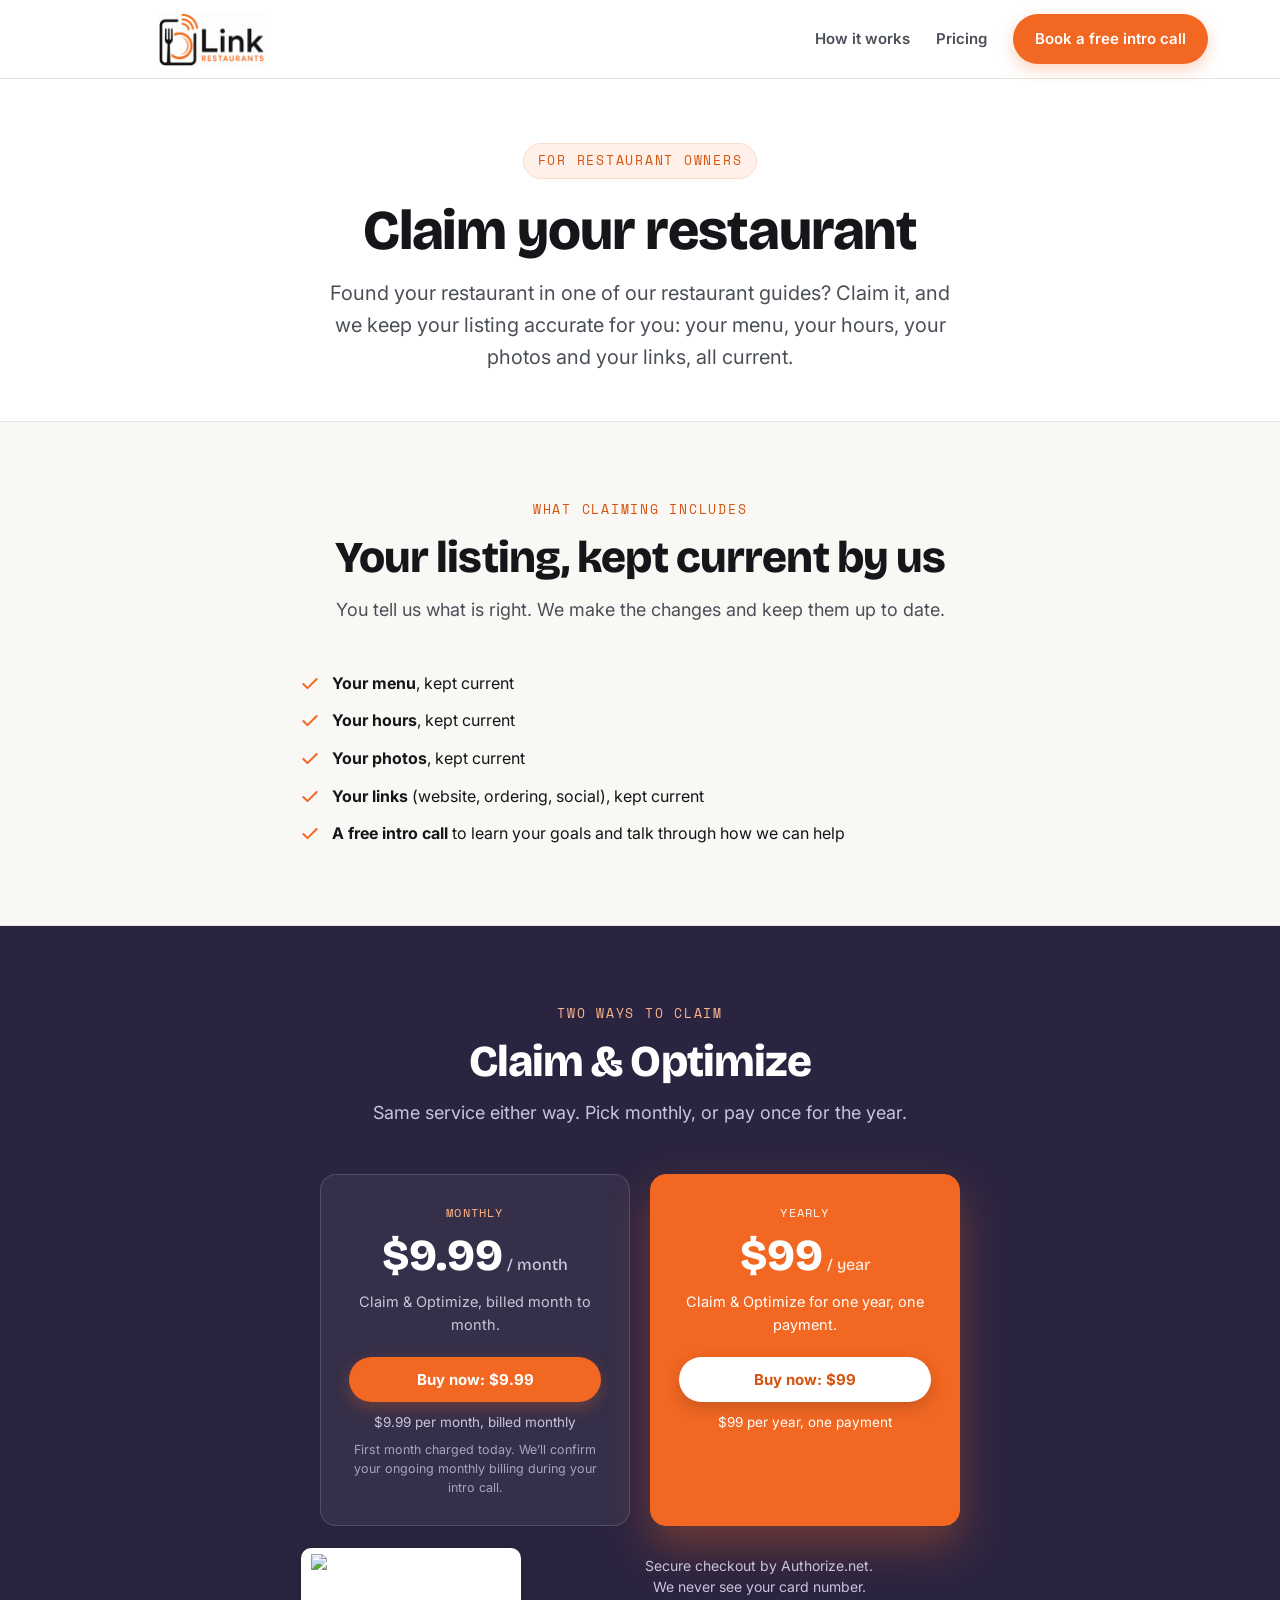
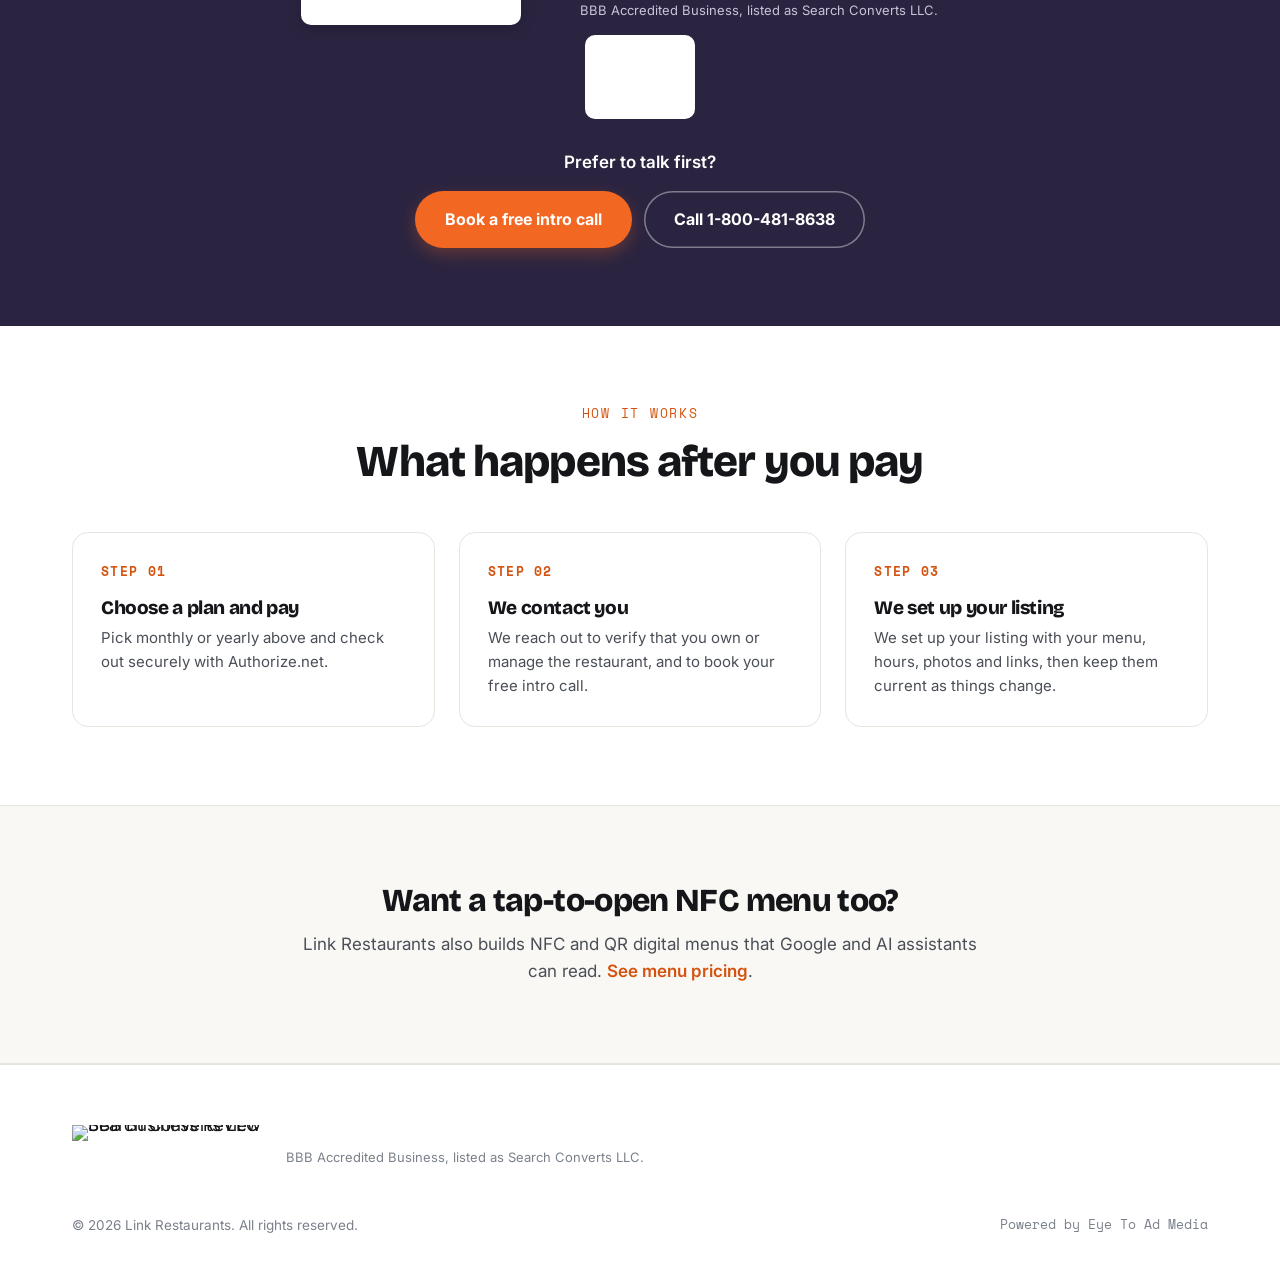
==== commit 79ca5111: "Add Authorize.net verified merchant seal to trust rows, footer and home hero Co-Authored-By: Claude " ====
--- a/claim/index.html
+++ b/claim/index.html
@@ -44,6 +44,7 @@
   .more a{color:var(--orange-deep);font-weight:600}
   @media (max-width:480px){.talk-row .btn{width:100%}}
 </style>
+<style id="anet-seal-css">.anet-seal .AuthorizeNetSeal{margin:0;padding:0}.anet-seal .AuthorizeNetSeal a{display:block;border:0;padding:0;background:none}.anet-seal .AuthorizeNetSeal img{display:block;width:90px!important;height:72px!important;max-width:none!important;margin:0!important;padding:0;border:0;background:none}</style>
 </head>
 <body>
 <a class="skip" href="#main">Skip to content</a>
@@ -125,7 +126,7 @@
           <p class="pay-secure">Secure checkout by Authorize.net. We never see your card number.</p>
           <p class="trust-cap">BBB Accredited Business, listed as Search Converts LLC.</p>
         </div>
-        <!-- authorize.net verified merchant seal goes here -->
+        <div class="anet-seal" style="display:inline-block;flex:none;box-sizing:content-box;min-width:90px;min-height:72px;vertical-align:middle;background:#fff;padding:6px 10px;border-radius:10px"><!-- (c) 2005, 2026. Authorize.Net is a registered trademark of CyberSource Corporation --> <div class="AuthorizeNetSeal"> <script type="text/javascript" language="javascript">var ANS_customer_id="2c88f8ff-07b2-4257-8917-e75f99310417";</script> <script type="text/javascript" language="javascript" src="https://verify.authorize.net:443/anetseal/seal.js" ></script> </div></div>
       </div>
 
       <p class="pay-talk">Prefer to talk first?</p>
@@ -175,7 +176,7 @@
 
 <footer class="site-footer">
   <div class="wrap">
-<div class="trust-foot"><span class="trust-seal"><a href="https://www.bbb.org/us/co/denver/profile/advertising-agencies/search-converts-llc-1296-90228702/#sealclick" target="_blank" rel="nofollow noopener" aria-label="Search Converts LLC BBB Business Review (opens BBB profile)"><img src="https://seal-alaskaoregonwesternwashington.bbb.org/seals/blue-seal-200-65-bbb-90228702.png" width="200" height="65" alt="Search Converts LLC BBB Business Review" loading="lazy" decoding="async"></a></span><span class="trust-cap">BBB Accredited Business, listed as Search Converts LLC.</span></div>
+<div class="trust-foot"><span class="trust-seal"><a href="https://www.bbb.org/us/co/denver/profile/advertising-agencies/search-converts-llc-1296-90228702/#sealclick" target="_blank" rel="nofollow noopener" aria-label="Search Converts LLC BBB Business Review (opens BBB profile)"><img src="https://seal-alaskaoregonwesternwashington.bbb.org/seals/blue-seal-200-65-bbb-90228702.png" width="200" height="65" alt="Search Converts LLC BBB Business Review" loading="lazy" decoding="async"></a></span><span class="trust-cap">BBB Accredited Business, listed as Search Converts LLC.</span><div class="anet-seal" style="display:inline-block;flex:none;box-sizing:content-box;min-width:90px;min-height:72px;vertical-align:middle"><!-- (c) 2005, 2026. Authorize.Net is a registered trademark of CyberSource Corporation --> <div class="AuthorizeNetSeal"> <script type="text/javascript" language="javascript">var ANS_customer_id="2c88f8ff-07b2-4257-8917-e75f99310417";</script> <script type="text/javascript" language="javascript" src="https://verify.authorize.net:443/anetseal/seal.js" ></script> </div></div></div>
     <div class="footer-bottom" style="border:0;padding-top:0">
       <span>&copy; 2026 Link Restaurants. All rights reserved.</span>
       <span class="powered"><a href="https://www.eyetoad.com/" rel="nofollow">Powered by Eye To Ad Media</a></span>
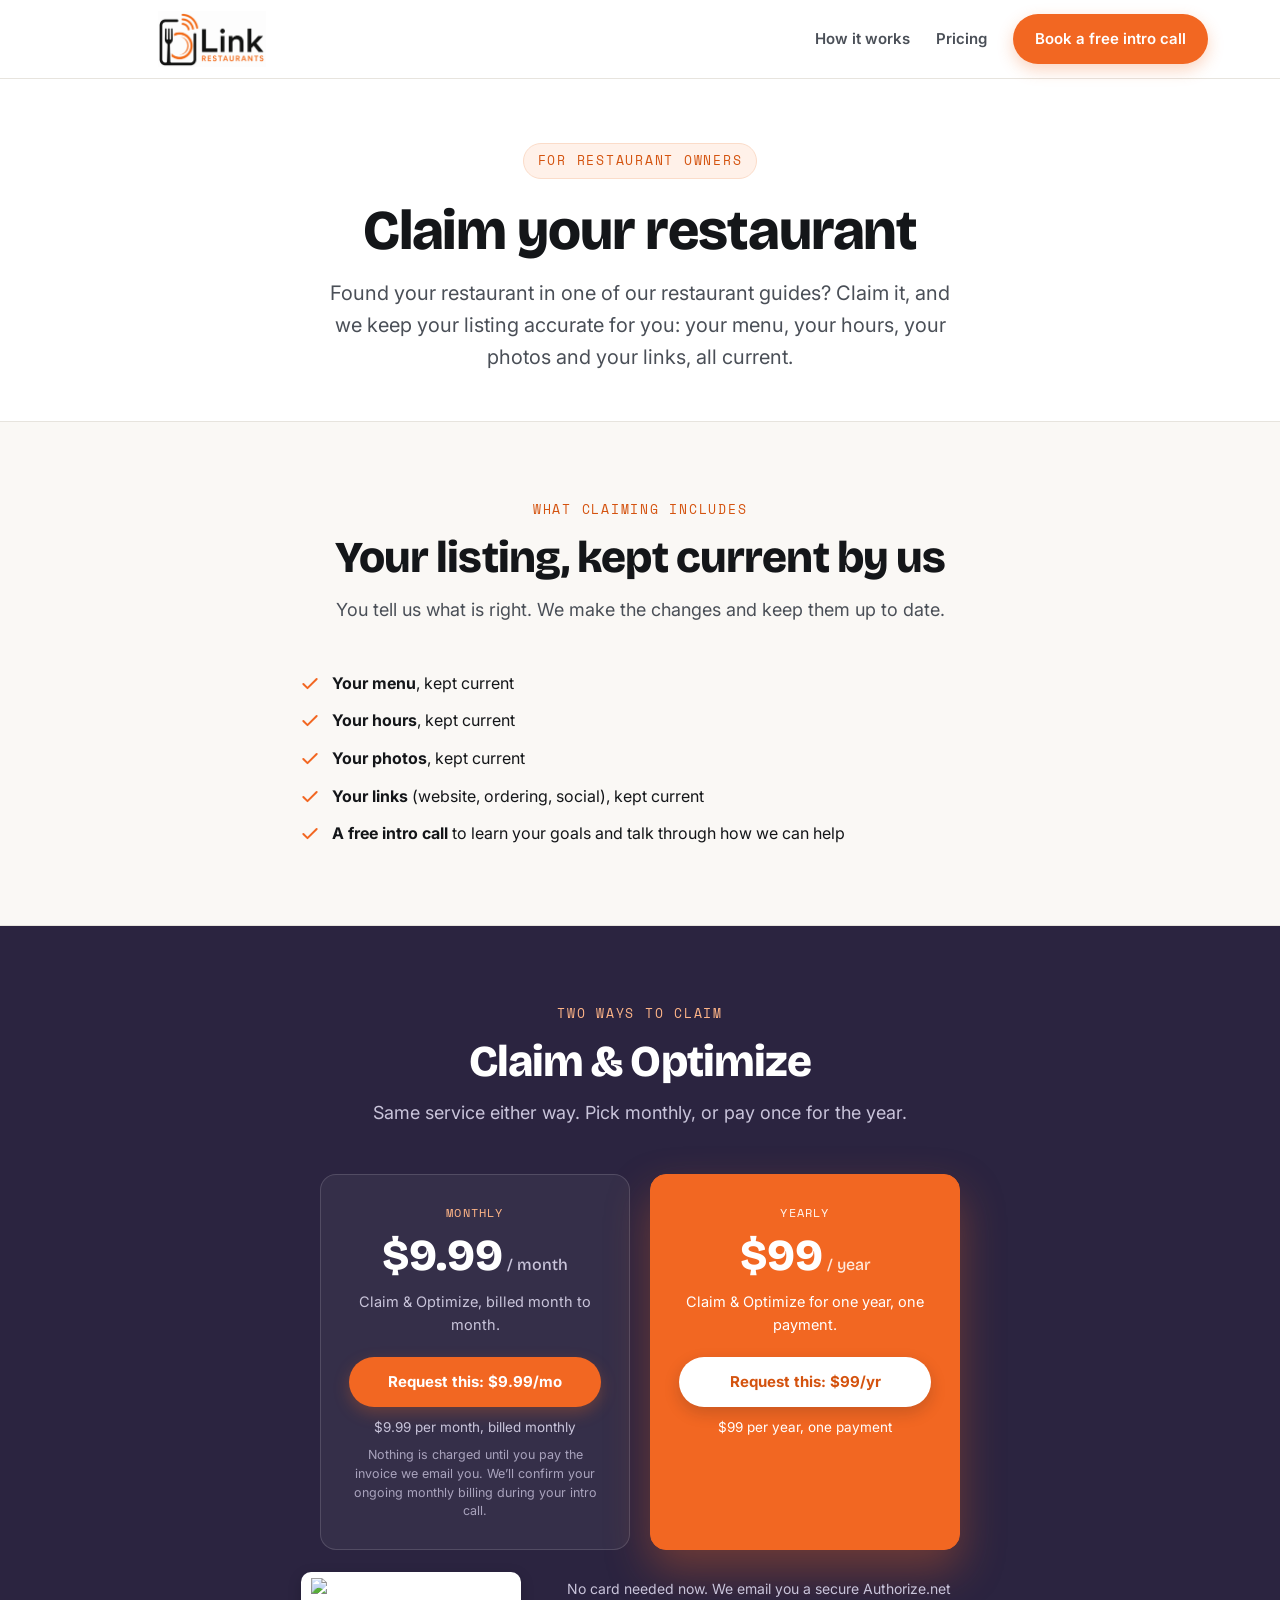
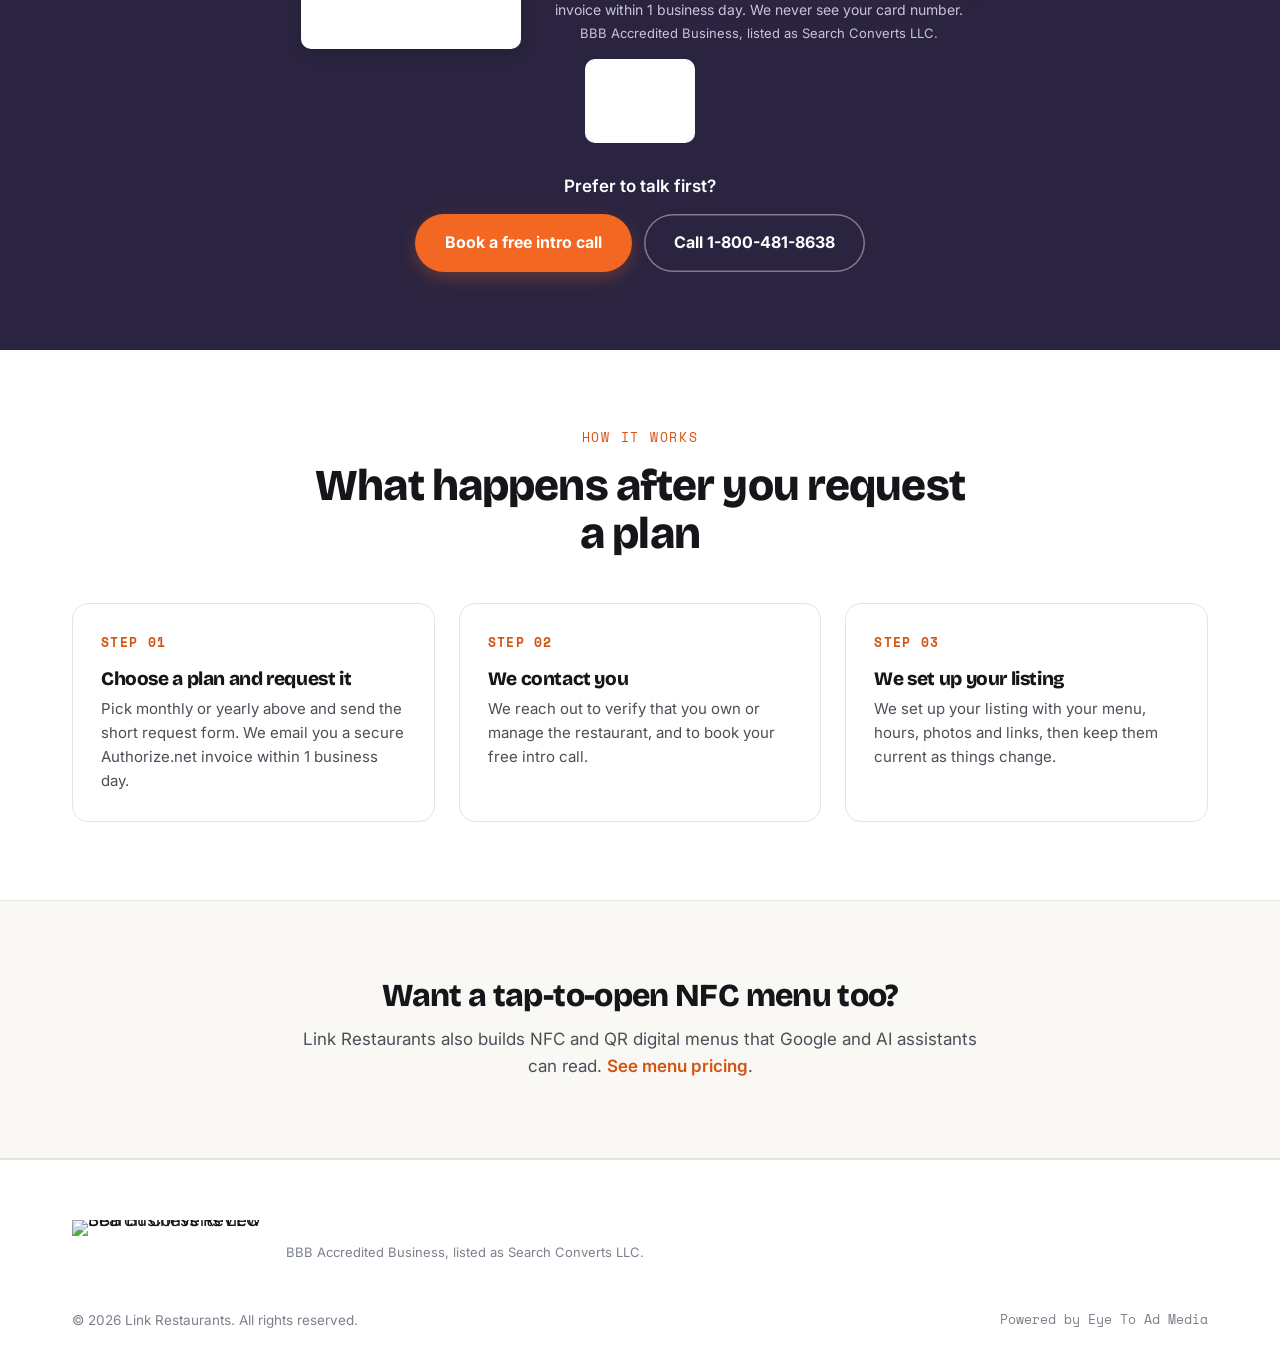
==== commit 253a409e: "Security: replace public Authorize.net buy buttons with order-request forms Bots were card-testing s" ====
--- a/claim/index.html
+++ b/claim/index.html
@@ -43,8 +43,25 @@
   .more{max-width:680px;margin:0 auto;text-align:center;color:var(--ink-soft);font-size:17px}
   .more a{color:var(--orange-deep);font-weight:600}
   @media (max-width:480px){.talk-row .btn{width:100%}}
+
+details.oreq-wrap>summary{list-style:none;cursor:pointer}
+details.oreq-wrap>summary::-webkit-details-marker{display:none}
+form.oreq{display:grid;gap:10px;margin:12px 0 0;text-align:left;background:#fff;color:var(--ink,#141619);border-radius:14px;padding:16px;box-shadow:0 6px 16px rgba(20,22,25,.12)}
+form.oreq label{display:flex;flex-direction:column;gap:4px;font-weight:600;font-size:14px;color:var(--ink,#141619);min-width:0}
+form.oreq input{font:inherit;font-size:16px;border:1px solid #cfcbd9;border-radius:10px;padding:10px 12px;min-height:46px;width:100%;min-width:0;box-sizing:border-box;background:#fff;color:var(--ink,#141619)}
+form.oreq .hp{position:absolute;left:-9999px;width:1px;height:1px;overflow:hidden}
+form.oreq .onote{margin:0;font-size:13.5px;line-height:1.45;color:#4a4f5a}
+.pay-form form.oreq .btn,.price-card.feature .pay-form form.oreq .btn,.price-card.feature .pay-form form.oreq .btn:hover{width:100%;background:var(--orange-deep,#d4530f);color:#fff;box-shadow:none}
+form.oreq .ostat:empty{display:none}
+form.oreq .ostat,#order-sent .ostat{font-weight:600;font-size:14px;border-radius:10px;padding:10px 12px;margin:0}
+.ostat.ok{background:#e7f6ec;color:#14532d}.ostat.err{background:#fdeaea;color:#8a1020}.ostat.wait{background:#eef3fb;color:#1d2b4f}
+#order-sent .ostat{max-width:640px;margin:0 auto 18px;text-align:center}
 </style>
 <style id="anet-seal-css">.anet-seal .AuthorizeNetSeal{margin:0;padding:0}.anet-seal .AuthorizeNetSeal a{display:block;border:0;padding:0;background:none}.anet-seal .AuthorizeNetSeal img{display:block;width:90px!important;height:72px!important;max-width:none!important;margin:0!important;padding:0;border:0;background:none}</style>
+<!-- GA4 -->
+<script async src="https://www.googletagmanager.com/gtag/js?id=G-YRMH089S8M"></script>
+<script>window.dataLayer=window.dataLayer||[];function gtag(){dataLayer.push(arguments);}gtag('js',new Date());gtag('config','G-YRMH089S8M');</script>
+<script>(function(){function s(n,p){try{gtag('event',n,p)}catch(e){}}document.addEventListener('click',function(e){var a=e.target.closest&&e.target.closest('a[href^="tel:"]');if(a)s('phone_click',{phone_number:a.getAttribute('href').slice(4),link_text:(a.textContent||'').trim().slice(0,60)})},true);document.addEventListener('submit',function(e){var f=e.target;if(!f||f.getAttribute('role')==='search'||/search/i.test(f.id+' '+f.className+' '+(f.action||'')))return;var id=f.id||f.getAttribute('name')||f.className||'form';if(/estimat|calc/i.test(id+' '+(f.action||'')))s('estimator_use',{form_id:id});s('generate_lead',{form_id:id})},true);window.etAB=function(n,v){var k='etab_'+n,x;try{x=localStorage.getItem(k)}catch(e){}if(!x||v.indexOf(x)<0){x=v[Math.floor(Math.random()*v.length)];try{localStorage.setItem(k,x)}catch(e){}}s('ab_view',{experiment:n,variant:x});try{gtag('set','user_properties',{['ab_'+n]:x})}catch(e){}document.documentElement.setAttribute('data-ab-'+n,x);return x}})();</script>
 </head>
 <body>
 <a class="skip" href="#main">Skip to content</a>
@@ -96,26 +113,21 @@
         <p>Same service either way. Pick monthly, or pay once for the year.</p>
       </div>
 
+      <div id="order-sent"></div>
       <div class="price-grid">
         <div class="price-card">
           <div class="plabel">Monthly</div>
           <div class="amt">$9.99<small> / month</small></div>
           <div class="pdesc">Claim &amp; Optimize, billed month to month.</div>
-          <form class="pay-form" method="post" action="https://Simplecheckout.authorize.net/payment/CatalogPayment.aspx">
-            <input type="hidden" name="LinkId" value="e804e38a-4ac8-44f0-8ff5-c592cec4a897">
-            <button type="submit" class="btn btn-block">Buy now: $9.99</button>
-          </form>
+          <details class="pay-form oreq-wrap"><summary class="btn btn-block">Request this: $9.99/mo</summary><form class="oreq" method="post" action="#" data-a="aW5mbw==" data-b="ZXlldG9hZC5jb20=" data-c=""><input type="hidden" name="_subject" value="Order request — Claim &amp; Optimize (monthly) — linkrestaurants.com"><input type="hidden" name="_template" value="table"><input type="hidden" name="_next" value="https://linkrestaurants.com/claim/?requested=1#order-sent"><input type="hidden" name="plan" value="Claim &amp; Optimize (monthly)"><input type="hidden" name="price" value="$9.99/mo"><div class="hp" aria-hidden="true"><label>Leave this empty<input type="text" name="_honey" tabindex="-1" autocomplete="off"></label></div><label>Your name *<input type="text" name="name" required autocomplete="name"></label><label>Email *<input type="email" name="email" required autocomplete="email"></label><label>Phone *<input type="tel" name="phone" required autocomplete="tel" inputmode="tel"></label><label>Restaurant name *<input type="text" name="business" required autocomplete="organization"></label><label>Website (optional)<input type="url" name="website" autocomplete="url" placeholder="https://"></label><p class="onote">No card needed now. We&rsquo;ll email you a secure invoice within 1 business day.</p><button class="btn btn-block" type="submit">Send order request</button><div class="ostat" role="status" aria-live="polite"></div></form></details>
           <p class="pay-terms">$9.99 per month, billed monthly</p>
-          <p class="pay-note">First month charged today. We&rsquo;ll confirm your ongoing monthly billing during your intro call.</p>
+          <p class="pay-note">Nothing is charged until you pay the invoice we email you. We&rsquo;ll confirm your ongoing monthly billing during your intro call.</p>
         </div>
         <div class="price-card feature">
           <div class="plabel">Yearly</div>
           <div class="amt">$99<small> / year</small></div>
           <div class="pdesc">Claim &amp; Optimize for one year, one payment.</div>
-          <form class="pay-form" method="post" action="https://Simplecheckout.authorize.net/payment/CatalogPayment.aspx">
-            <input type="hidden" name="LinkId" value="09d582b6-2f6d-41c3-b601-594004c9c7cb">
-            <button type="submit" class="btn btn-block">Buy now: $99</button>
-          </form>
+          <details class="pay-form oreq-wrap"><summary class="btn btn-block">Request this: $99/yr</summary><form class="oreq" method="post" action="#" data-a="aW5mbw==" data-b="ZXlldG9hZC5jb20=" data-c=""><input type="hidden" name="_subject" value="Order request — Claim &amp; Optimize (yearly) — linkrestaurants.com"><input type="hidden" name="_template" value="table"><input type="hidden" name="_next" value="https://linkrestaurants.com/claim/?requested=1#order-sent"><input type="hidden" name="plan" value="Claim &amp; Optimize (yearly)"><input type="hidden" name="price" value="$99/yr"><div class="hp" aria-hidden="true"><label>Leave this empty<input type="text" name="_honey" tabindex="-1" autocomplete="off"></label></div><label>Your name *<input type="text" name="name" required autocomplete="name"></label><label>Email *<input type="email" name="email" required autocomplete="email"></label><label>Phone *<input type="tel" name="phone" required autocomplete="tel" inputmode="tel"></label><label>Restaurant name *<input type="text" name="business" required autocomplete="organization"></label><label>Website (optional)<input type="url" name="website" autocomplete="url" placeholder="https://"></label><p class="onote">No card needed now. We&rsquo;ll email you a secure invoice within 1 business day.</p><button class="btn btn-block" type="submit">Send order request</button><div class="ostat" role="status" aria-live="polite"></div></form></details>
           <p class="pay-terms">$99 per year, one payment</p>
         </div>
       </div>
@@ -123,7 +135,7 @@
       <div class="trust-row trust-dark">
         <span class="trust-seal"><a href="https://www.bbb.org/us/co/denver/profile/advertising-agencies/search-converts-llc-1296-90228702/#sealclick" target="_blank" rel="nofollow noopener" aria-label="Search Converts LLC BBB Business Review (opens BBB profile)"><img src="https://seal-alaskaoregonwesternwashington.bbb.org/seals/blue-seal-200-65-bbb-90228702.png" width="200" height="65" alt="Search Converts LLC BBB Business Review" loading="lazy" decoding="async"></a></span>
         <div class="trust-txt">
-          <p class="pay-secure">Secure checkout by Authorize.net. We never see your card number.</p>
+          <p class="pay-secure">No card needed now. We email you a secure Authorize.net invoice within 1 business day. We never see your card number.</p>
           <p class="trust-cap">BBB Accredited Business, listed as Search Converts LLC.</p>
         </div>
         <div class="anet-seal" style="display:inline-block;flex:none;box-sizing:content-box;min-width:90px;min-height:72px;vertical-align:middle;background:#fff;padding:6px 10px;border-radius:10px"><!-- (c) 2005, 2026. Authorize.Net is a registered trademark of CyberSource Corporation --> <div class="AuthorizeNetSeal"> <script type="text/javascript" language="javascript">var ANS_customer_id="2c88f8ff-07b2-4257-8917-e75f99310417";</script> <script type="text/javascript" language="javascript" src="https://verify.authorize.net:443/anetseal/seal.js" ></script> </div></div>
@@ -141,13 +153,13 @@
     <div class="wrap">
       <div class="section-head">
         <span class="tag">How it works</span>
-        <h2 id="how-h">What happens after you pay</h2>
+        <h2 id="how-h">What happens after you request a plan</h2>
       </div>
       <div class="steps">
         <div class="step">
           <span class="num">STEP 01</span>
-          <h3>Choose a plan and pay</h3>
-          <p>Pick monthly or yearly above and check out securely with Authorize.net.</p>
+          <h3>Choose a plan and request it</h3>
+          <p>Pick monthly or yearly above and send the short request form. We email you a secure Authorize.net invoice within 1 business day.</p>
         </div>
         <div class="step">
           <span class="num">STEP 02</span>
@@ -183,5 +195,21 @@
     </div>
   </div>
 </footer>
+<script>/* order-request forms (replaced Authorize.net buy buttons 2026-10-26) */
+(function(){var d=document,t0=Date.now();
+function b64(s){try{return s?atob(s):''}catch(e){return ''}}
+function say(el,c,m){if(!el)return;el.className='ostat '+c;el.textContent=m}
+Array.prototype.forEach.call(d.querySelectorAll('form.oreq'),function(f){var st=f.querySelector('.ostat'),btn=f.querySelector('button[type=submit]');
+f.addEventListener('submit',function(e){e.preventDefault();
+var hp=f.querySelector('input[name=_honey]');if(hp&&hp.value){say(st,'ok','Thanks. Your request was sent.');f.reset();return}
+if(Date.now()-t0<3000){say(st,'err','Please take a moment to fill in the form, then send it again.');return}
+if(f.checkValidity&&!f.checkValidity()){if(f.reportValidity)f.reportValidity();return}
+var ph=f.querySelector('input[name=phone]'),dg=ph?ph.value.replace(/\D/g,''):'';if(dg.length<10||dg.length>15){say(st,'err','Please enter a phone number with area code.');if(ph)ph.focus();return}
+var to=b64(f.getAttribute('data-a'))+String.fromCharCode(64)+b64(f.getAttribute('data-b'))+b64(f.getAttribute('data-c'));
+f.setAttribute('action','https://formsubmit.co/'+to);if(btn)btn.disabled=true;say(st,'wait','Sending…');
+HTMLFormElement.prototype.submit.call(f)})});
+window.addEventListener('pageshow',function(){Array.prototype.forEach.call(d.querySelectorAll('form.oreq button[type=submit]'),function(b){b.disabled=false})});
+if(/[?&]requested=1(&|$)/.test(location.search)){var a=d.getElementById('order-sent');if(a){a.innerHTML='<div class="ostat ok" role="status">Thanks. We received your order request and will email you a secure invoice within 1 business day.</div>';a.scrollIntoView({block:'center'})}}
+})();</script>
 </body>
 </html>
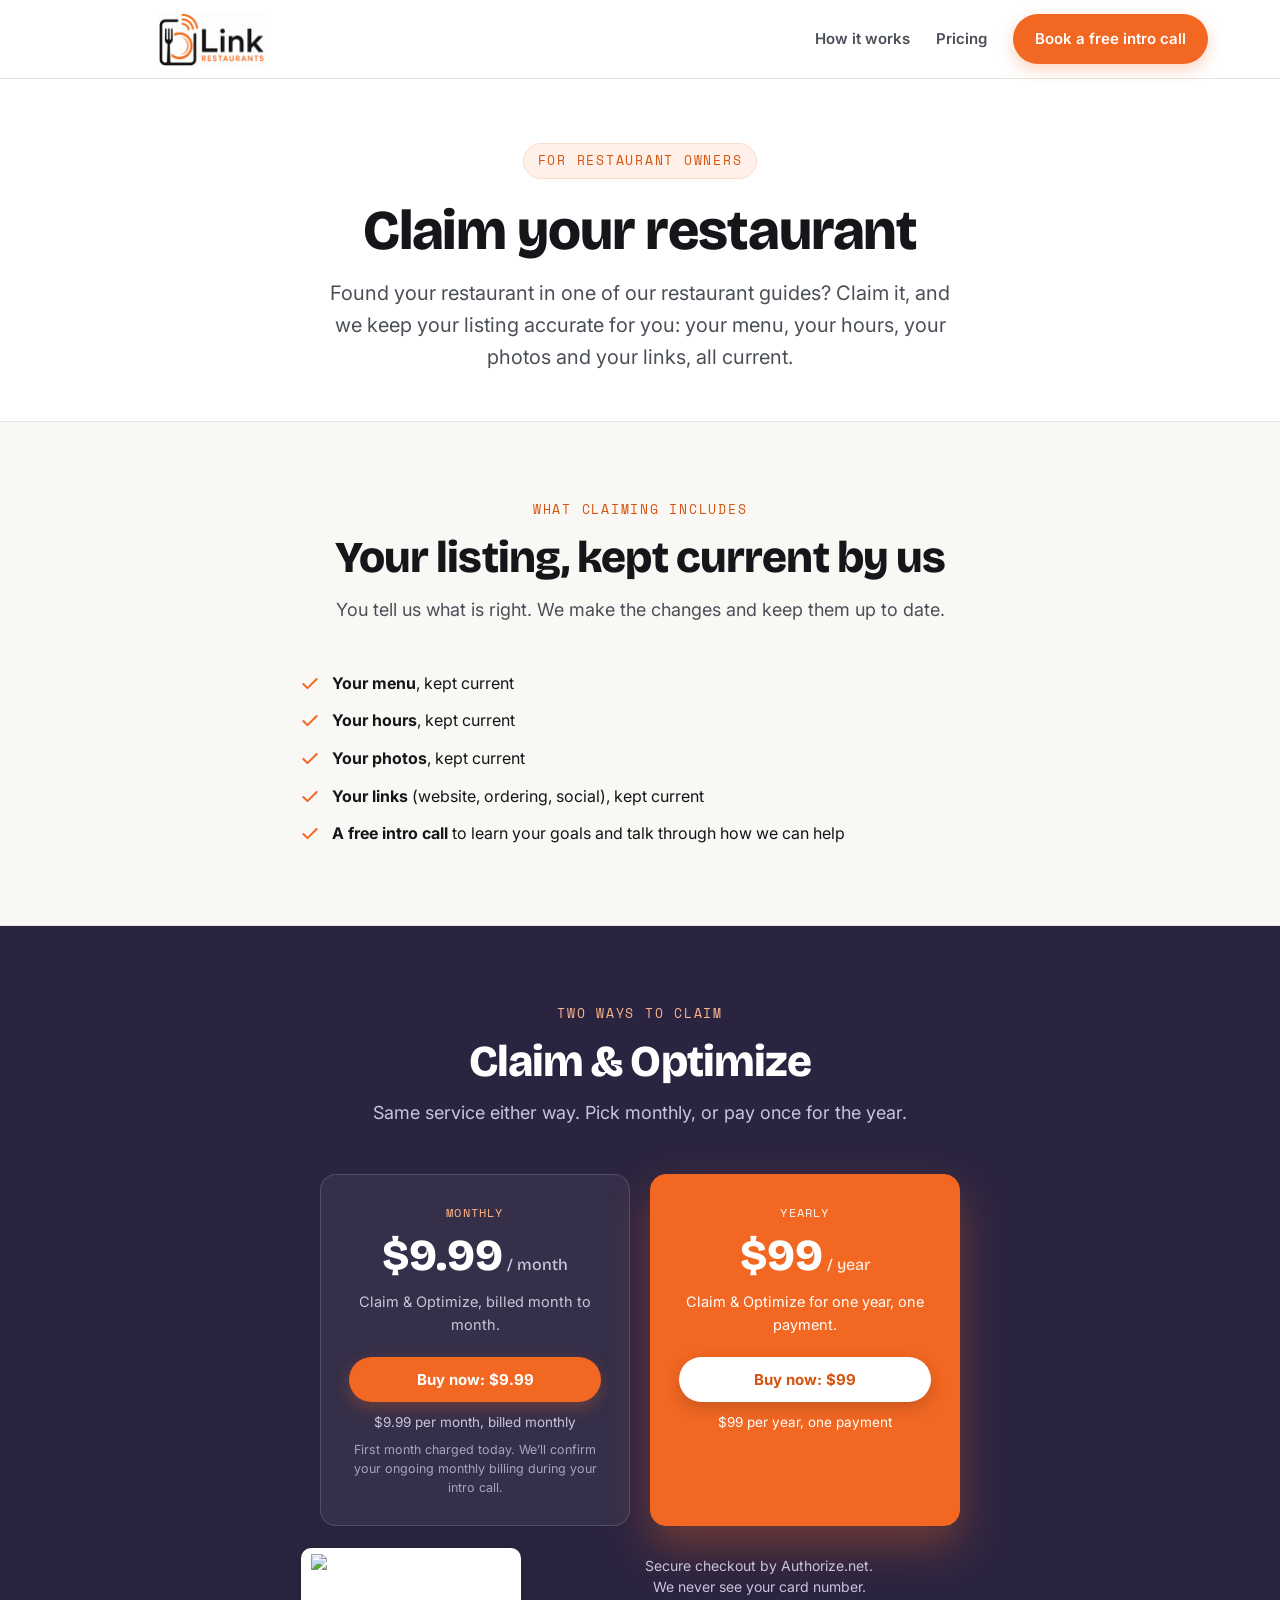
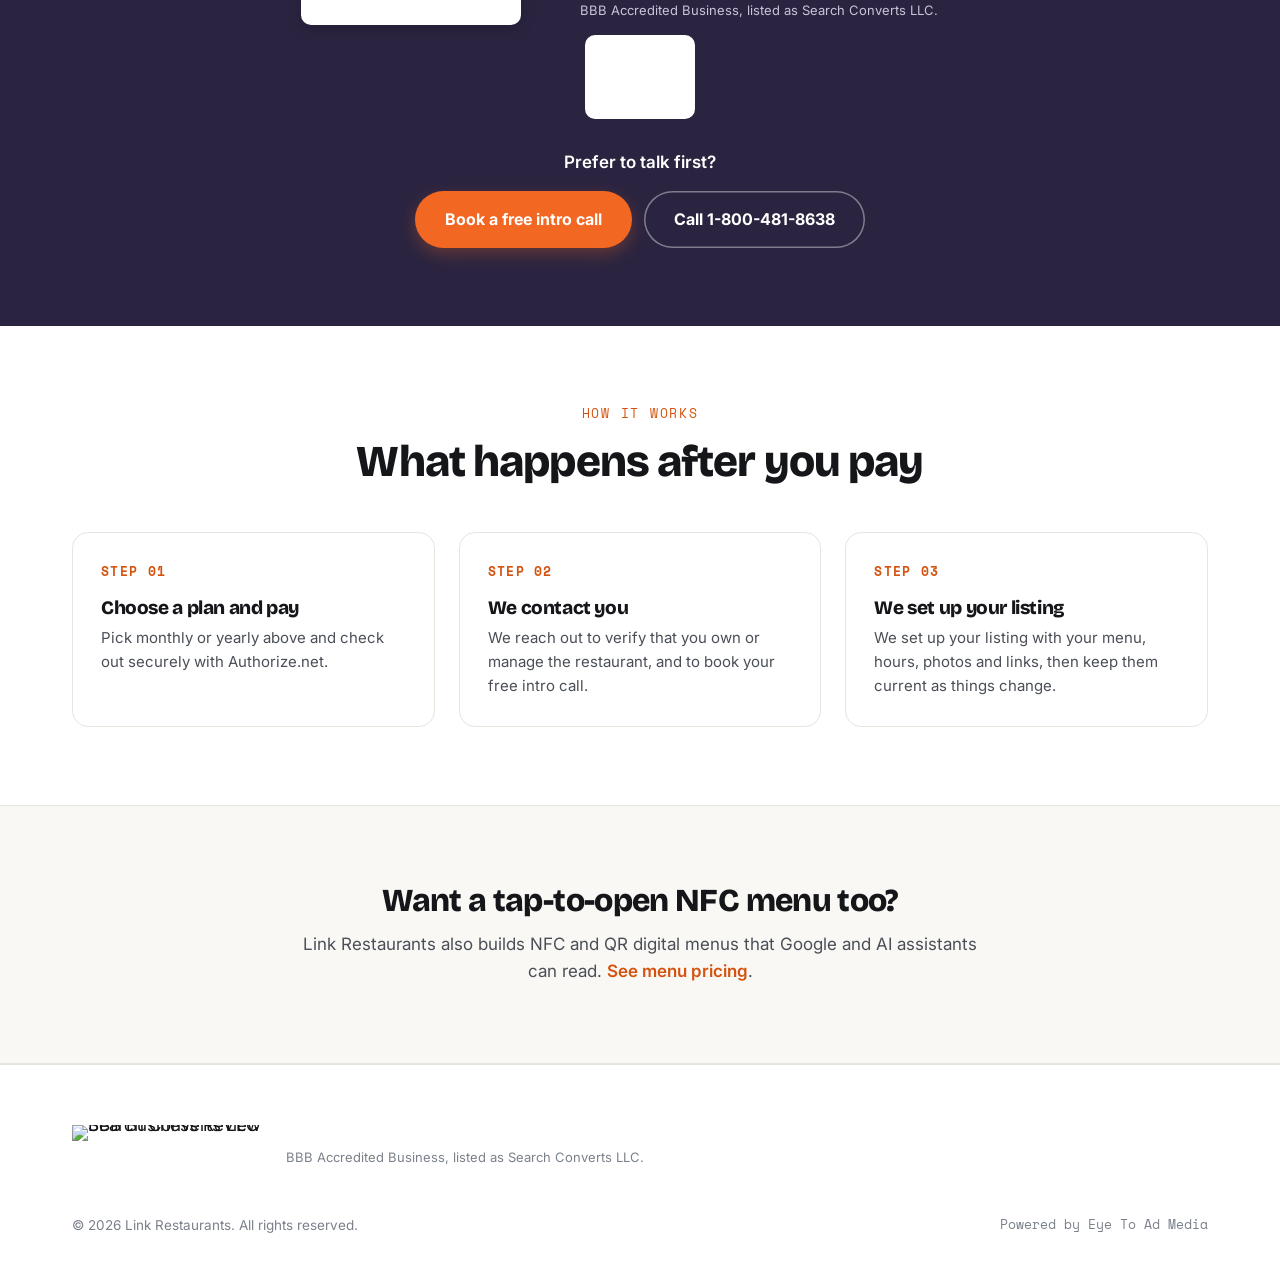
==== commit 748ede3e: "Restore instant Buy buttons (protected by account-level fraud filters) until the secure checkout eng" ====
--- a/claim/index.html
+++ b/claim/index.html
@@ -43,19 +43,6 @@
   .more{max-width:680px;margin:0 auto;text-align:center;color:var(--ink-soft);font-size:17px}
   .more a{color:var(--orange-deep);font-weight:600}
   @media (max-width:480px){.talk-row .btn{width:100%}}
-
-details.oreq-wrap>summary{list-style:none;cursor:pointer}
-details.oreq-wrap>summary::-webkit-details-marker{display:none}
-form.oreq{display:grid;gap:10px;margin:12px 0 0;text-align:left;background:#fff;color:var(--ink,#141619);border-radius:14px;padding:16px;box-shadow:0 6px 16px rgba(20,22,25,.12)}
-form.oreq label{display:flex;flex-direction:column;gap:4px;font-weight:600;font-size:14px;color:var(--ink,#141619);min-width:0}
-form.oreq input{font:inherit;font-size:16px;border:1px solid #cfcbd9;border-radius:10px;padding:10px 12px;min-height:46px;width:100%;min-width:0;box-sizing:border-box;background:#fff;color:var(--ink,#141619)}
-form.oreq .hp{position:absolute;left:-9999px;width:1px;height:1px;overflow:hidden}
-form.oreq .onote{margin:0;font-size:13.5px;line-height:1.45;color:#4a4f5a}
-.pay-form form.oreq .btn,.price-card.feature .pay-form form.oreq .btn,.price-card.feature .pay-form form.oreq .btn:hover{width:100%;background:var(--orange-deep,#d4530f);color:#fff;box-shadow:none}
-form.oreq .ostat:empty{display:none}
-form.oreq .ostat,#order-sent .ostat{font-weight:600;font-size:14px;border-radius:10px;padding:10px 12px;margin:0}
-.ostat.ok{background:#e7f6ec;color:#14532d}.ostat.err{background:#fdeaea;color:#8a1020}.ostat.wait{background:#eef3fb;color:#1d2b4f}
-#order-sent .ostat{max-width:640px;margin:0 auto 18px;text-align:center}
 </style>
 <style id="anet-seal-css">.anet-seal .AuthorizeNetSeal{margin:0;padding:0}.anet-seal .AuthorizeNetSeal a{display:block;border:0;padding:0;background:none}.anet-seal .AuthorizeNetSeal img{display:block;width:90px!important;height:72px!important;max-width:none!important;margin:0!important;padding:0;border:0;background:none}</style>
 <!-- GA4 -->
@@ -113,21 +100,26 @@
         <p>Same service either way. Pick monthly, or pay once for the year.</p>
       </div>
 
-      <div id="order-sent"></div>
       <div class="price-grid">
         <div class="price-card">
           <div class="plabel">Monthly</div>
           <div class="amt">$9.99<small> / month</small></div>
           <div class="pdesc">Claim &amp; Optimize, billed month to month.</div>
-          <details class="pay-form oreq-wrap"><summary class="btn btn-block">Request this: $9.99/mo</summary><form class="oreq" method="post" action="#" data-a="aW5mbw==" data-b="ZXlldG9hZC5jb20=" data-c=""><input type="hidden" name="_subject" value="Order request — Claim &amp; Optimize (monthly) — linkrestaurants.com"><input type="hidden" name="_template" value="table"><input type="hidden" name="_next" value="https://linkrestaurants.com/claim/?requested=1#order-sent"><input type="hidden" name="plan" value="Claim &amp; Optimize (monthly)"><input type="hidden" name="price" value="$9.99/mo"><div class="hp" aria-hidden="true"><label>Leave this empty<input type="text" name="_honey" tabindex="-1" autocomplete="off"></label></div><label>Your name *<input type="text" name="name" required autocomplete="name"></label><label>Email *<input type="email" name="email" required autocomplete="email"></label><label>Phone *<input type="tel" name="phone" required autocomplete="tel" inputmode="tel"></label><label>Restaurant name *<input type="text" name="business" required autocomplete="organization"></label><label>Website (optional)<input type="url" name="website" autocomplete="url" placeholder="https://"></label><p class="onote">No card needed now. We&rsquo;ll email you a secure invoice within 1 business day.</p><button class="btn btn-block" type="submit">Send order request</button><div class="ostat" role="status" aria-live="polite"></div></form></details>
+          <form class="pay-form" method="post" action="https://Simplecheckout.authorize.net/payment/CatalogPayment.aspx">
+            <input type="hidden" name="LinkId" value="e804e38a-4ac8-44f0-8ff5-c592cec4a897">
+            <button type="submit" class="btn btn-block">Buy now: $9.99</button>
+          </form>
           <p class="pay-terms">$9.99 per month, billed monthly</p>
-          <p class="pay-note">Nothing is charged until you pay the invoice we email you. We&rsquo;ll confirm your ongoing monthly billing during your intro call.</p>
+          <p class="pay-note">First month charged today. We&rsquo;ll confirm your ongoing monthly billing during your intro call.</p>
         </div>
         <div class="price-card feature">
           <div class="plabel">Yearly</div>
           <div class="amt">$99<small> / year</small></div>
           <div class="pdesc">Claim &amp; Optimize for one year, one payment.</div>
-          <details class="pay-form oreq-wrap"><summary class="btn btn-block">Request this: $99/yr</summary><form class="oreq" method="post" action="#" data-a="aW5mbw==" data-b="ZXlldG9hZC5jb20=" data-c=""><input type="hidden" name="_subject" value="Order request — Claim &amp; Optimize (yearly) — linkrestaurants.com"><input type="hidden" name="_template" value="table"><input type="hidden" name="_next" value="https://linkrestaurants.com/claim/?requested=1#order-sent"><input type="hidden" name="plan" value="Claim &amp; Optimize (yearly)"><input type="hidden" name="price" value="$99/yr"><div class="hp" aria-hidden="true"><label>Leave this empty<input type="text" name="_honey" tabindex="-1" autocomplete="off"></label></div><label>Your name *<input type="text" name="name" required autocomplete="name"></label><label>Email *<input type="email" name="email" required autocomplete="email"></label><label>Phone *<input type="tel" name="phone" required autocomplete="tel" inputmode="tel"></label><label>Restaurant name *<input type="text" name="business" required autocomplete="organization"></label><label>Website (optional)<input type="url" name="website" autocomplete="url" placeholder="https://"></label><p class="onote">No card needed now. We&rsquo;ll email you a secure invoice within 1 business day.</p><button class="btn btn-block" type="submit">Send order request</button><div class="ostat" role="status" aria-live="polite"></div></form></details>
+          <form class="pay-form" method="post" action="https://Simplecheckout.authorize.net/payment/CatalogPayment.aspx">
+            <input type="hidden" name="LinkId" value="09d582b6-2f6d-41c3-b601-594004c9c7cb">
+            <button type="submit" class="btn btn-block">Buy now: $99</button>
+          </form>
           <p class="pay-terms">$99 per year, one payment</p>
         </div>
       </div>
@@ -135,7 +127,7 @@
       <div class="trust-row trust-dark">
         <span class="trust-seal"><a href="https://www.bbb.org/us/co/denver/profile/advertising-agencies/search-converts-llc-1296-90228702/#sealclick" target="_blank" rel="nofollow noopener" aria-label="Search Converts LLC BBB Business Review (opens BBB profile)"><img src="https://seal-alaskaoregonwesternwashington.bbb.org/seals/blue-seal-200-65-bbb-90228702.png" width="200" height="65" alt="Search Converts LLC BBB Business Review" loading="lazy" decoding="async"></a></span>
         <div class="trust-txt">
-          <p class="pay-secure">No card needed now. We email you a secure Authorize.net invoice within 1 business day. We never see your card number.</p>
+          <p class="pay-secure">Secure checkout by Authorize.net. We never see your card number.</p>
           <p class="trust-cap">BBB Accredited Business, listed as Search Converts LLC.</p>
         </div>
         <div class="anet-seal" style="display:inline-block;flex:none;box-sizing:content-box;min-width:90px;min-height:72px;vertical-align:middle;background:#fff;padding:6px 10px;border-radius:10px"><!-- (c) 2005, 2026. Authorize.Net is a registered trademark of CyberSource Corporation --> <div class="AuthorizeNetSeal"> <script type="text/javascript" language="javascript">var ANS_customer_id="2c88f8ff-07b2-4257-8917-e75f99310417";</script> <script type="text/javascript" language="javascript" src="https://verify.authorize.net:443/anetseal/seal.js" ></script> </div></div>
@@ -153,13 +145,13 @@
     <div class="wrap">
       <div class="section-head">
         <span class="tag">How it works</span>
-        <h2 id="how-h">What happens after you request a plan</h2>
+        <h2 id="how-h">What happens after you pay</h2>
       </div>
       <div class="steps">
         <div class="step">
           <span class="num">STEP 01</span>
-          <h3>Choose a plan and request it</h3>
-          <p>Pick monthly or yearly above and send the short request form. We email you a secure Authorize.net invoice within 1 business day.</p>
+          <h3>Choose a plan and pay</h3>
+          <p>Pick monthly or yearly above and check out securely with Authorize.net.</p>
         </div>
         <div class="step">
           <span class="num">STEP 02</span>
@@ -195,21 +187,5 @@
     </div>
   </div>
 </footer>
-<script>/* order-request forms (replaced Authorize.net buy buttons 2026-10-26) */
-(function(){var d=document,t0=Date.now();
-function b64(s){try{return s?atob(s):''}catch(e){return ''}}
-function say(el,c,m){if(!el)return;el.className='ostat '+c;el.textContent=m}
-Array.prototype.forEach.call(d.querySelectorAll('form.oreq'),function(f){var st=f.querySelector('.ostat'),btn=f.querySelector('button[type=submit]');
-f.addEventListener('submit',function(e){e.preventDefault();
-var hp=f.querySelector('input[name=_honey]');if(hp&&hp.value){say(st,'ok','Thanks. Your request was sent.');f.reset();return}
-if(Date.now()-t0<3000){say(st,'err','Please take a moment to fill in the form, then send it again.');return}
-if(f.checkValidity&&!f.checkValidity()){if(f.reportValidity)f.reportValidity();return}
-var ph=f.querySelector('input[name=phone]'),dg=ph?ph.value.replace(/\D/g,''):'';if(dg.length<10||dg.length>15){say(st,'err','Please enter a phone number with area code.');if(ph)ph.focus();return}
-var to=b64(f.getAttribute('data-a'))+String.fromCharCode(64)+b64(f.getAttribute('data-b'))+b64(f.getAttribute('data-c'));
-f.setAttribute('action','https://formsubmit.co/'+to);if(btn)btn.disabled=true;say(st,'wait','Sending…');
-HTMLFormElement.prototype.submit.call(f)})});
-window.addEventListener('pageshow',function(){Array.prototype.forEach.call(d.querySelectorAll('form.oreq button[type=submit]'),function(b){b.disabled=false})});
-if(/[?&]requested=1(&|$)/.test(location.search)){var a=d.getElementById('order-sent');if(a){a.innerHTML='<div class="ostat ok" role="status">Thanks. We received your order request and will email you a secure invoice within 1 business day.</div>';a.scrollIntoView({block:'center'})}}
-})();</script>
 </body>
 </html>
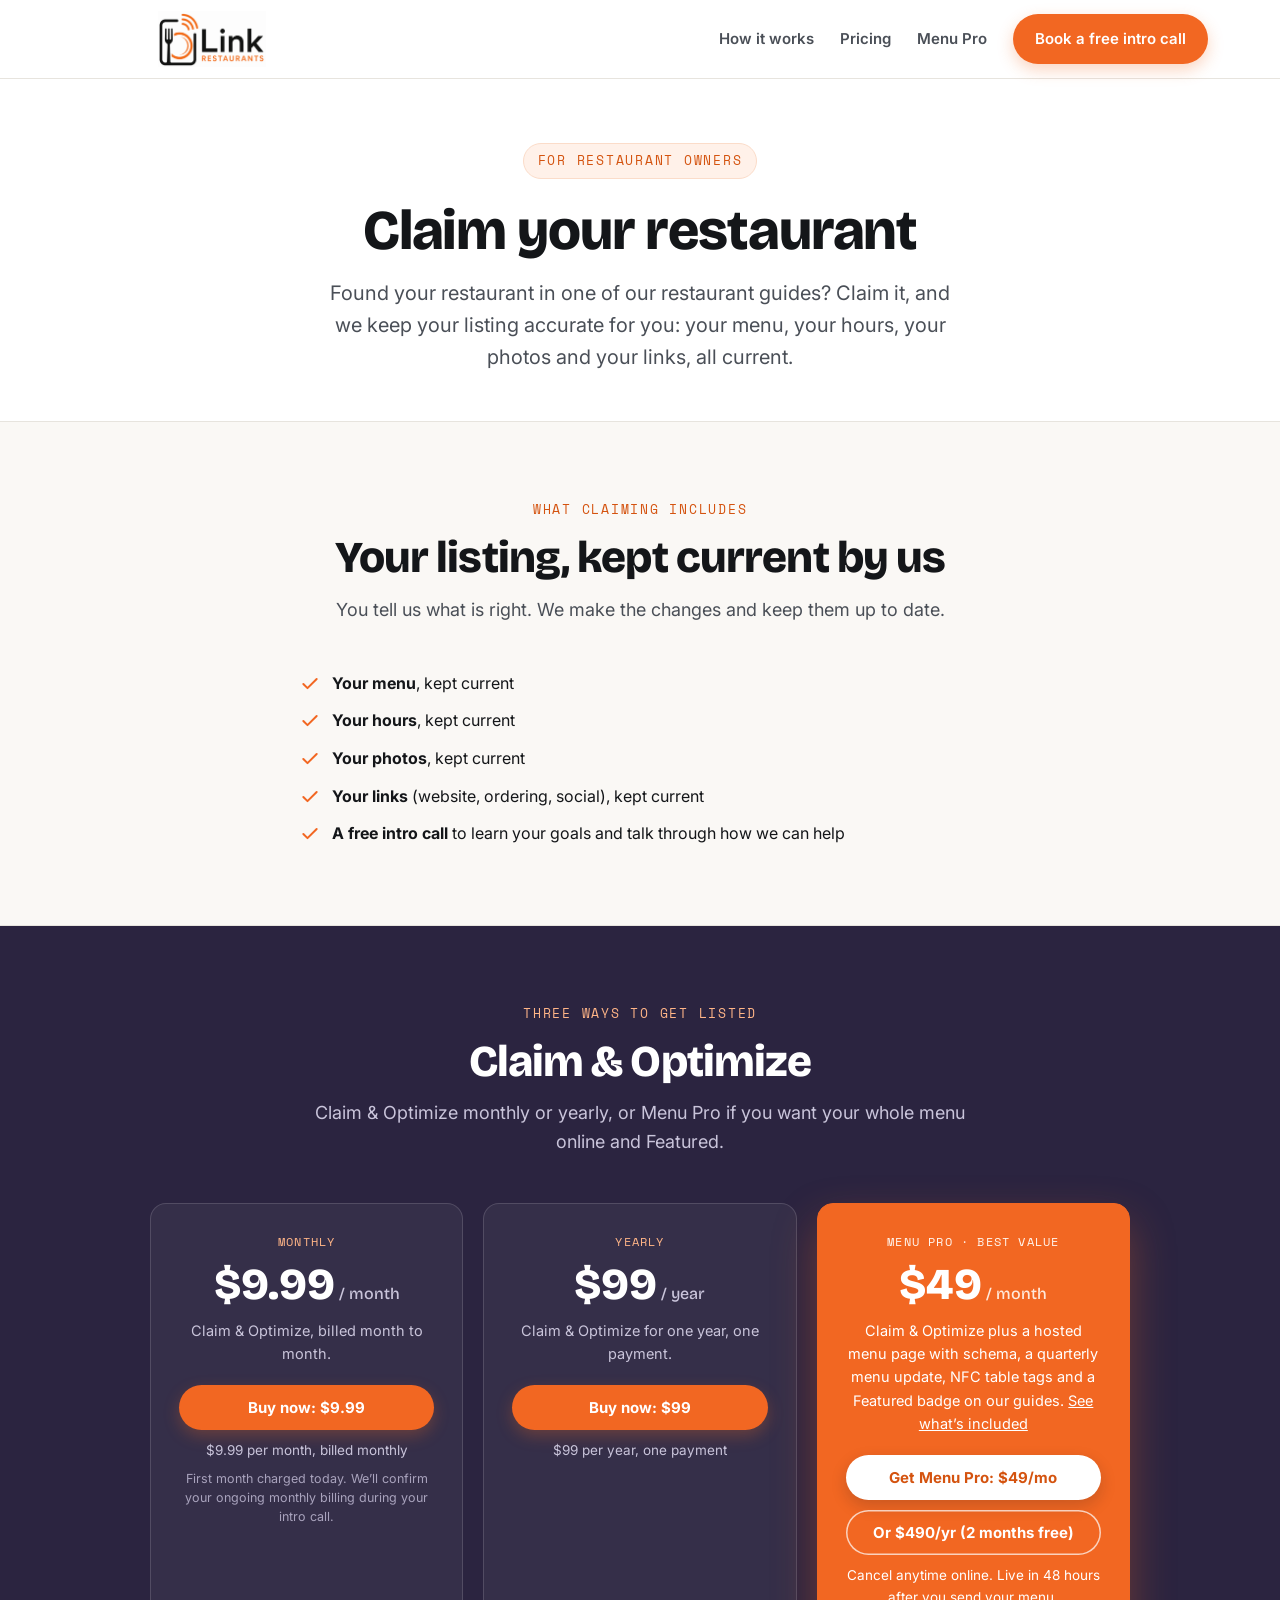
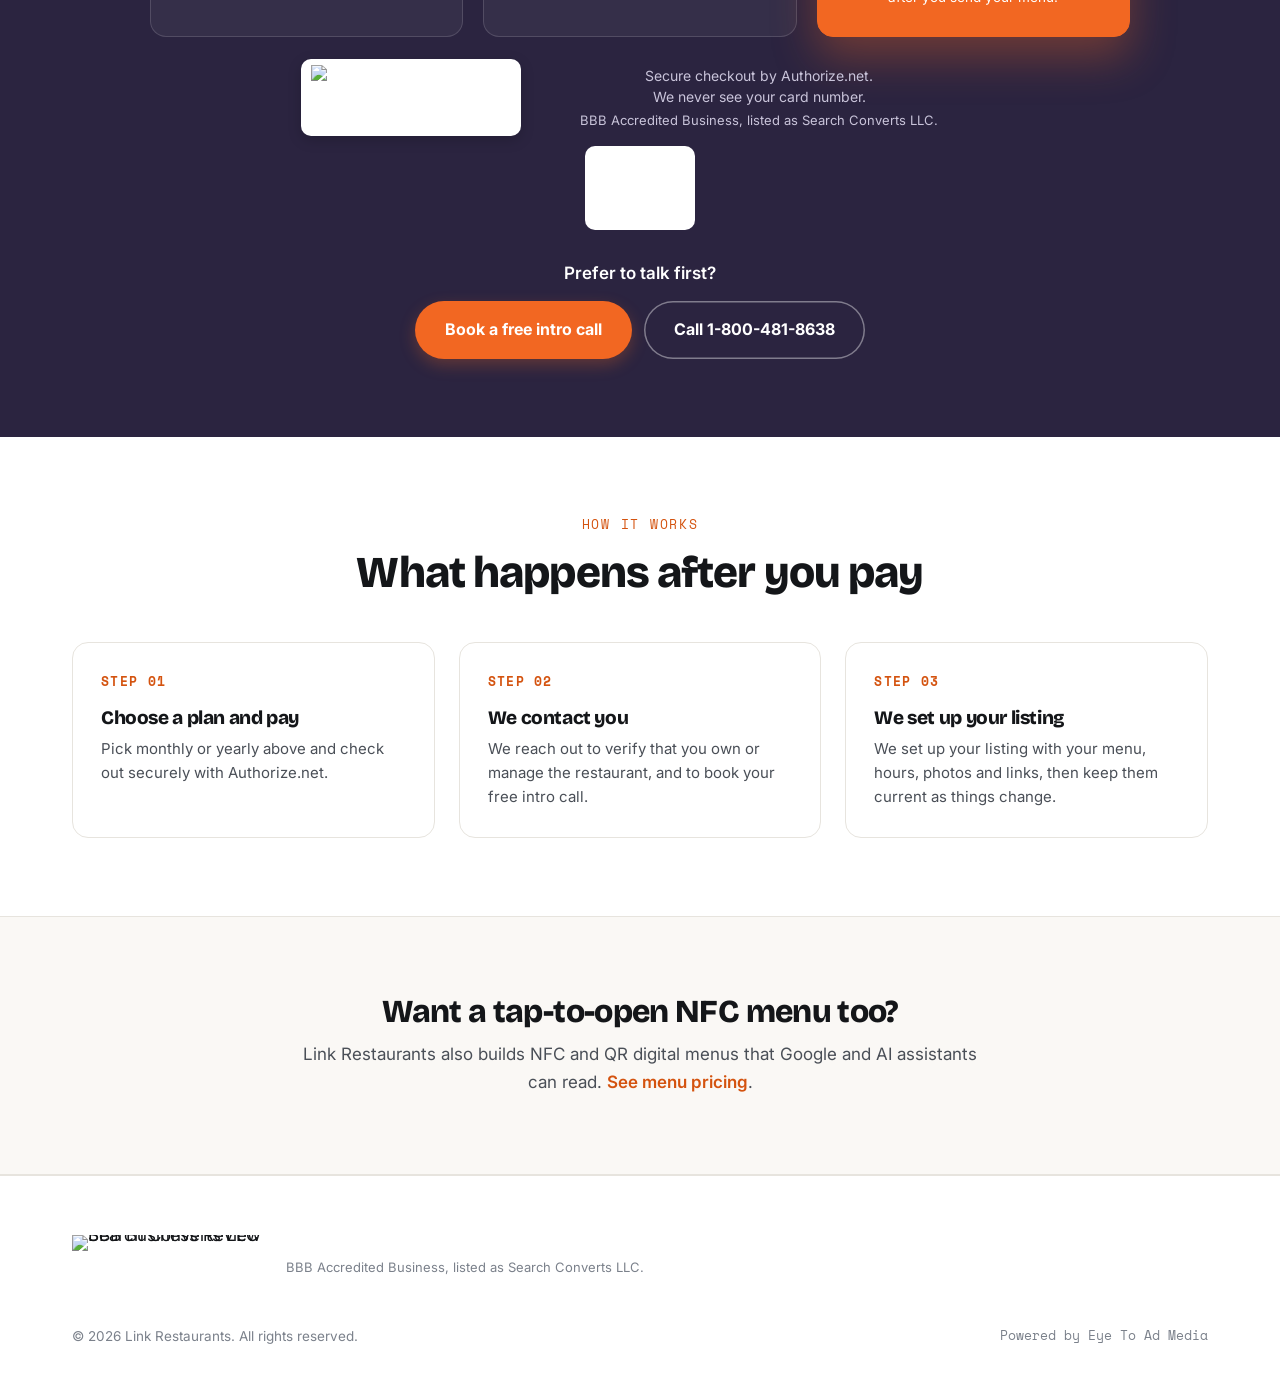
==== commit c5dbee39: "Add Menu Pro plan ($49/mo, $490/yr) with secure-checkout buttons and /menu-pro/ page Co-Authored-By:" ====
--- a/claim/index.html
+++ b/claim/index.html
@@ -26,7 +26,7 @@
   #options .section-head h2{color:#fff}
   #options .section-head .tag{color:#ffb587}
   #options .section-head p{color:#c9c4da}
-  #options .price-grid{max-width:640px}
+  #options .price-grid{max-width:980px}
   .price-card .pdesc{min-height:0}
   .pay-form{margin:20px 0 0}
   .pay-form .btn{width:100%;white-space:normal;text-align:center}
@@ -49,6 +49,7 @@
 <script async src="https://www.googletagmanager.com/gtag/js?id=G-YRMH089S8M"></script>
 <script>window.dataLayer=window.dataLayer||[];function gtag(){dataLayer.push(arguments);}gtag('js',new Date());gtag('config','G-YRMH089S8M');</script>
 <script>(function(){function s(n,p){try{gtag('event',n,p)}catch(e){}}document.addEventListener('click',function(e){var a=e.target.closest&&e.target.closest('a[href^="tel:"]');if(a)s('phone_click',{phone_number:a.getAttribute('href').slice(4),link_text:(a.textContent||'').trim().slice(0,60)})},true);document.addEventListener('submit',function(e){var f=e.target;if(!f||f.getAttribute('role')==='search'||/search/i.test(f.id+' '+f.className+' '+(f.action||'')))return;var id=f.id||f.getAttribute('name')||f.className||'form';if(/estimat|calc/i.test(id+' '+(f.action||'')))s('estimator_use',{form_id:id});s('generate_lead',{form_id:id})},true);window.etAB=function(n,v){var k='etab_'+n,x;try{x=localStorage.getItem(k)}catch(e){}if(!x||v.indexOf(x)<0){x=v[Math.floor(Math.random()*v.length)];try{localStorage.setItem(k,x)}catch(e){}}s('ab_view',{experiment:n,variant:x});try{gtag('set','user_properties',{['ab_'+n]:x})}catch(e){}document.documentElement.setAttribute('data-ab-'+n,x);return x}})();</script>
+<script src="https://usabusinesssearch.com/secure-checkout/checkout.js" defer></script>
 </head>
 <body>
 <a class="skip" href="#main">Skip to content</a>
@@ -60,6 +61,7 @@
     <nav class="nav nav-simple" aria-label="Primary">
       <a href="/#how">How it works</a>
       <a href="/#owner">Pricing</a>
+      <a href="/menu-pro/">Menu Pro</a>
       <a class="btn" href="/#signup">Book a free intro call</a>
     </nav>
   </div>
@@ -95,9 +97,9 @@
   <section id="options" aria-labelledby="opt-h">
     <div class="wrap">
       <div class="section-head">
-        <span class="tag">Two ways to claim</span>
+        <span class="tag">Three ways to get listed</span>
         <h2 id="opt-h">Claim &amp; Optimize</h2>
-        <p>Same service either way. Pick monthly, or pay once for the year.</p>
+        <p>Claim &amp; Optimize monthly or yearly, or Menu Pro if you want your whole menu online and Featured.</p>
       </div>
 
       <div class="price-grid">
@@ -112,7 +114,7 @@
           <p class="pay-terms">$9.99 per month, billed monthly</p>
           <p class="pay-note">First month charged today. We&rsquo;ll confirm your ongoing monthly billing during your intro call.</p>
         </div>
-        <div class="price-card feature">
+        <div class="price-card">
           <div class="plabel">Yearly</div>
           <div class="amt">$99<small> / year</small></div>
           <div class="pdesc">Claim &amp; Optimize for one year, one payment.</div>
@@ -122,6 +124,18 @@
           </form>
           <p class="pay-terms">$99 per year, one payment</p>
         </div>
+        <div class="price-card feature" id="menu-pro">
+          <div class="plabel">Menu Pro &middot; best value</div>
+          <div class="amt">$49<small> / month</small></div>
+          <div class="pdesc">Claim &amp; Optimize plus a hosted menu page with schema, a quarterly menu update, NFC table tags and a Featured badge on our guides. <a href="/menu-pro/" style="color:#fff;text-decoration:underline">See what&rsquo;s included</a></div>
+          <div class="pay-form">
+            <button type="button" class="btn btn-block sc-buy" data-sku="RST-MENUPRO-M" data-site="linkrestaurants.com">Get Menu Pro: $49/mo</button>
+          </div>
+          <div class="pay-form" style="margin-top:10px">
+            <button type="button" class="btn btn-block sc-buy" data-sku="RST-MENUPRO-Y" data-site="linkrestaurants.com" style="background:transparent;color:#fff;box-shadow:inset 0 0 0 1.5px rgba(255,255,255,.7)">Or $490/yr (2 months free)</button>
+          </div>
+          <p class="pay-terms">Cancel anytime online. Live in 48 hours after you send your menu.</p>
+        </div>
       </div>
 
       <div class="trust-row trust-dark">
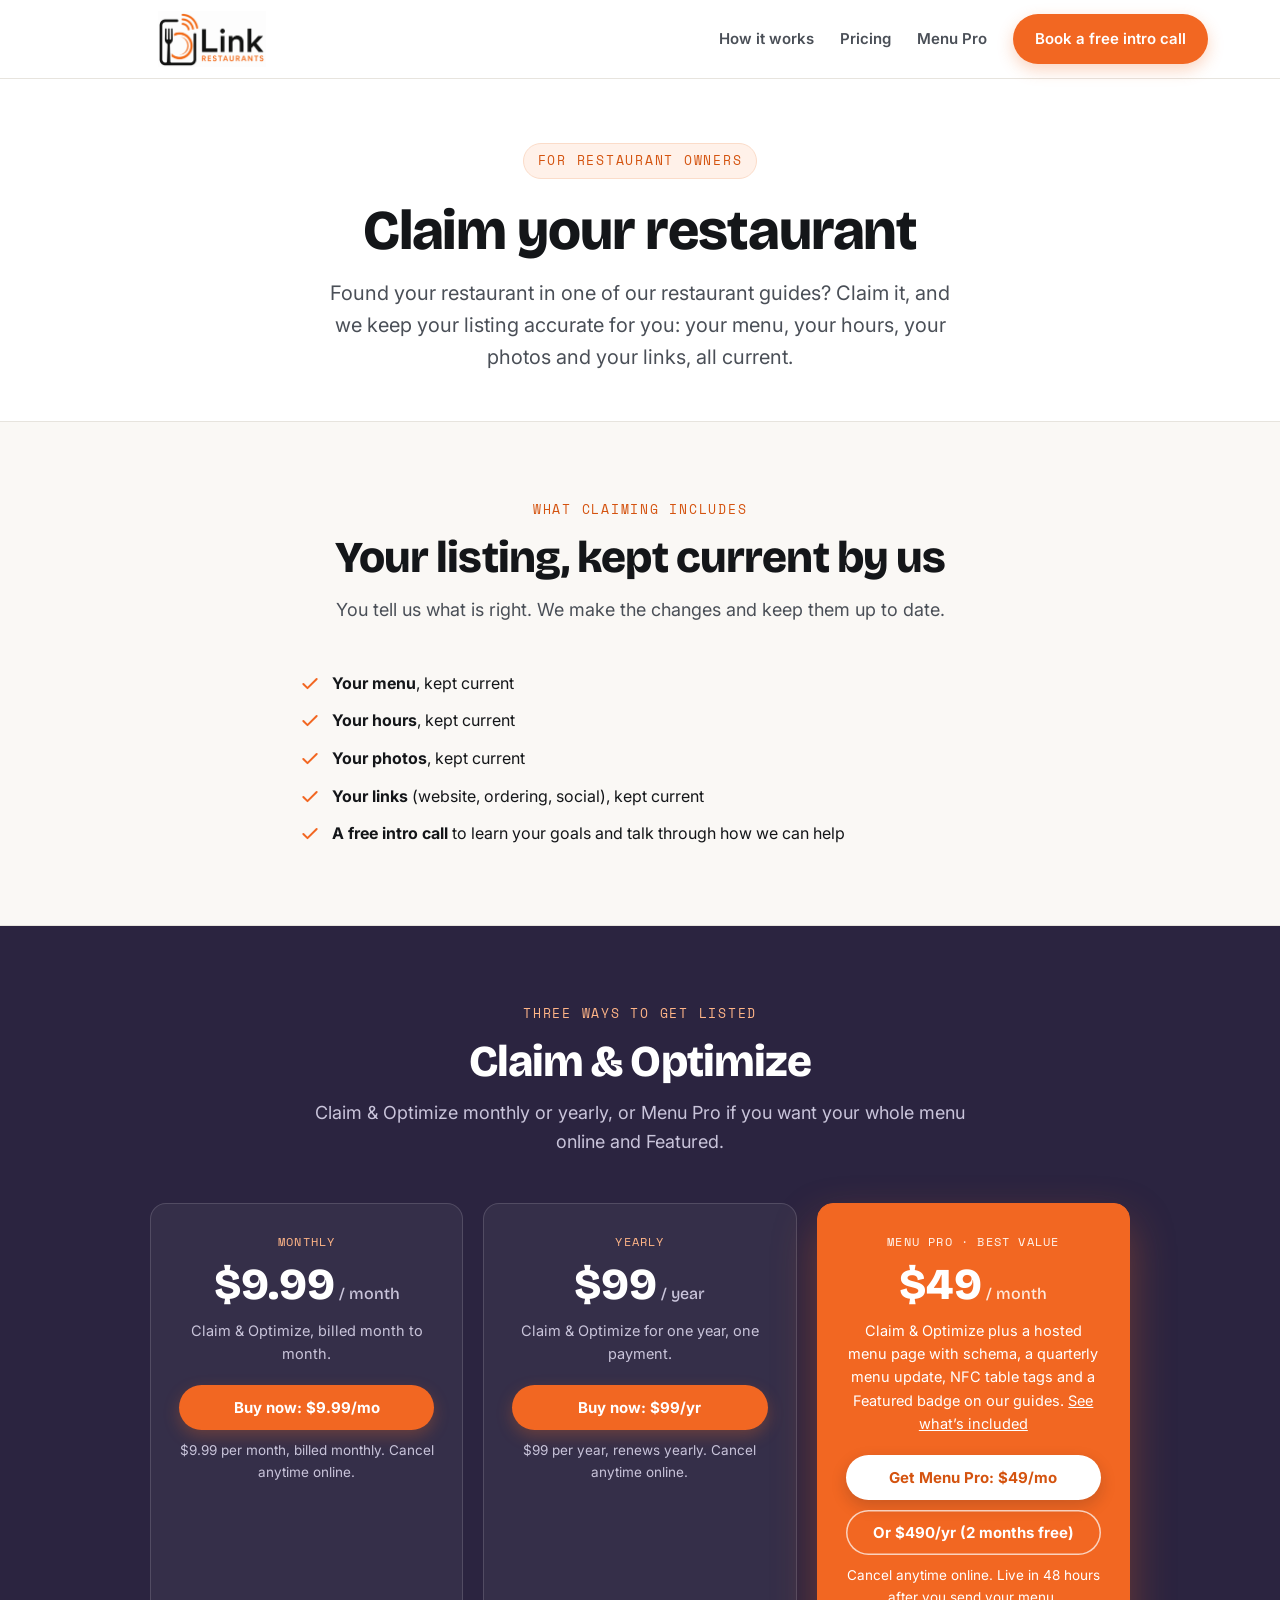
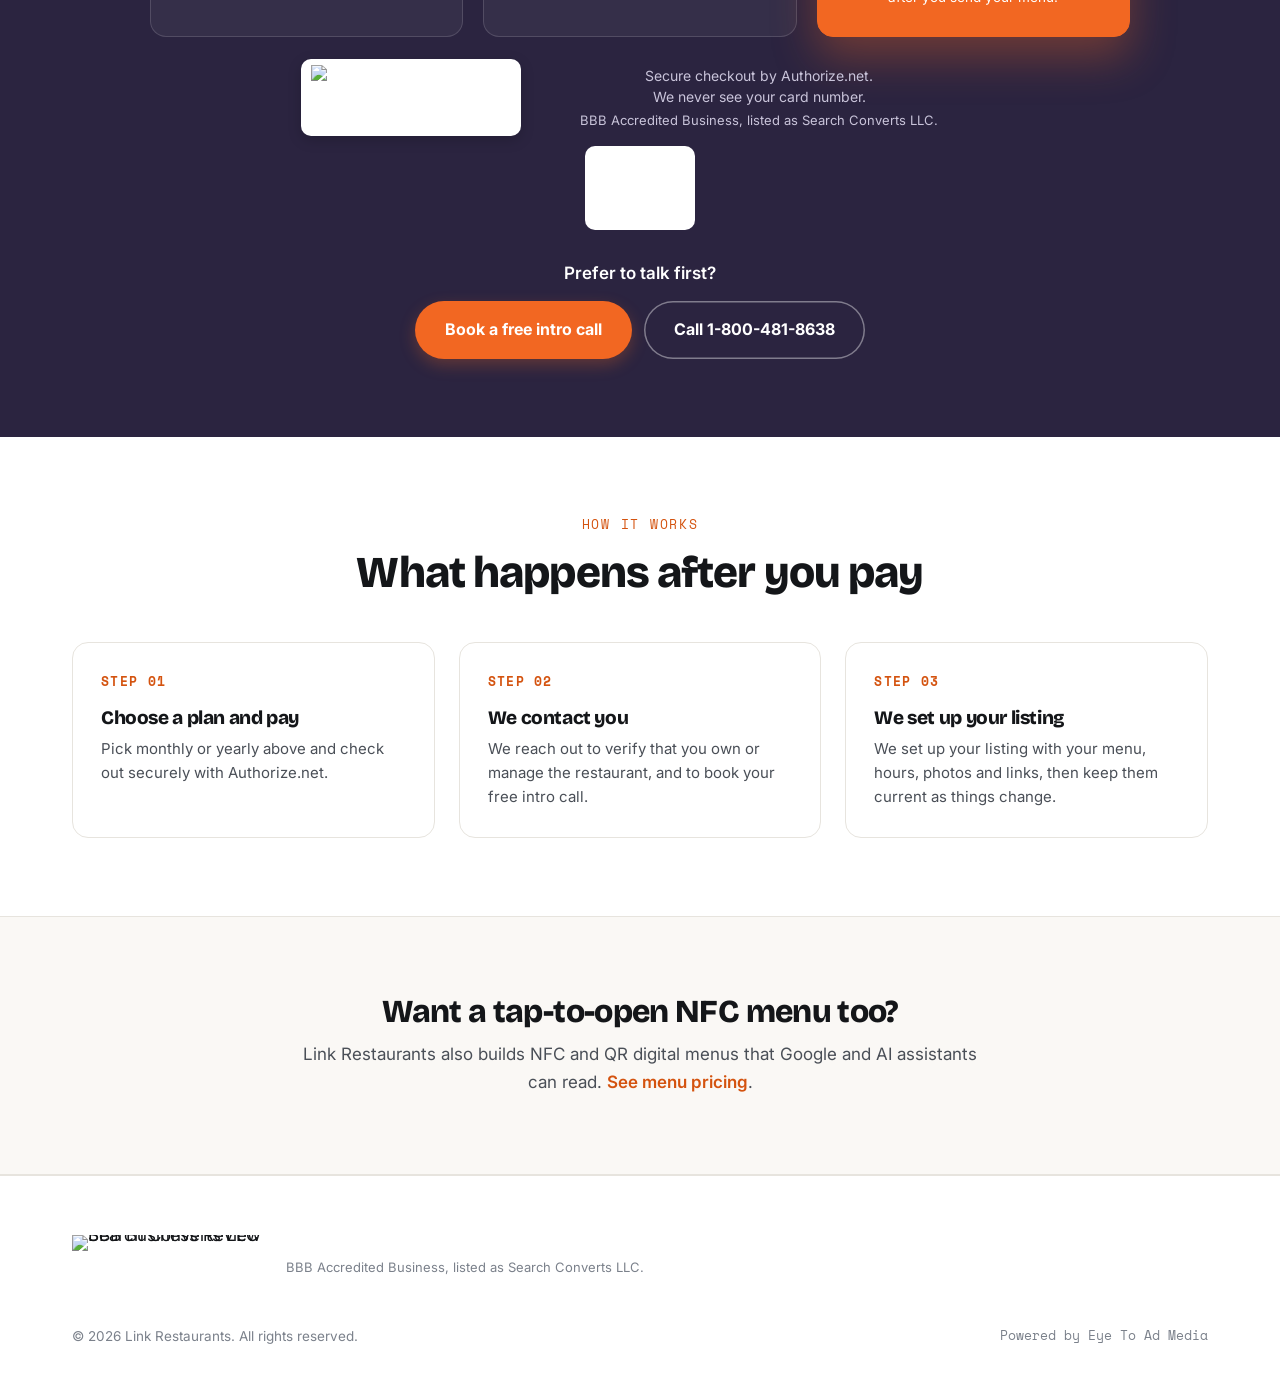
==== commit 7192fa3c: "Swap remaining Simple Checkout forms for the secure checkout engine; add Menu Pro intake - Home: NFC" ====
--- a/claim/index.html
+++ b/claim/index.html
@@ -107,22 +107,19 @@
           <div class="plabel">Monthly</div>
           <div class="amt">$9.99<small> / month</small></div>
           <div class="pdesc">Claim &amp; Optimize, billed month to month.</div>
-          <form class="pay-form" method="post" action="https://Simplecheckout.authorize.net/payment/CatalogPayment.aspx">
-            <input type="hidden" name="LinkId" value="e804e38a-4ac8-44f0-8ff5-c592cec4a897">
-            <button type="submit" class="btn btn-block">Buy now: $9.99</button>
-          </form>
-          <p class="pay-terms">$9.99 per month, billed monthly</p>
-          <p class="pay-note">First month charged today. We&rsquo;ll confirm your ongoing monthly billing during your intro call.</p>
+          <div class="pay-form">
+            <button type="button" class="btn btn-block sc-buy" data-sku="RST-CLAIM-M" data-site="linkrestaurants.com">Buy now: $9.99/mo</button>
+          </div>
+          <p class="pay-terms">$9.99 per month, billed monthly. Cancel anytime online.</p>
         </div>
         <div class="price-card">
           <div class="plabel">Yearly</div>
           <div class="amt">$99<small> / year</small></div>
           <div class="pdesc">Claim &amp; Optimize for one year, one payment.</div>
-          <form class="pay-form" method="post" action="https://Simplecheckout.authorize.net/payment/CatalogPayment.aspx">
-            <input type="hidden" name="LinkId" value="09d582b6-2f6d-41c3-b601-594004c9c7cb">
-            <button type="submit" class="btn btn-block">Buy now: $99</button>
-          </form>
-          <p class="pay-terms">$99 per year, one payment</p>
+          <div class="pay-form">
+            <button type="button" class="btn btn-block sc-buy" data-sku="RST-CLAIM-Y" data-site="linkrestaurants.com">Buy now: $99/yr</button>
+          </div>
+          <p class="pay-terms">$99 per year, renews yearly. Cancel anytime online.</p>
         </div>
         <div class="price-card feature" id="menu-pro">
           <div class="plabel">Menu Pro &middot; best value</div>
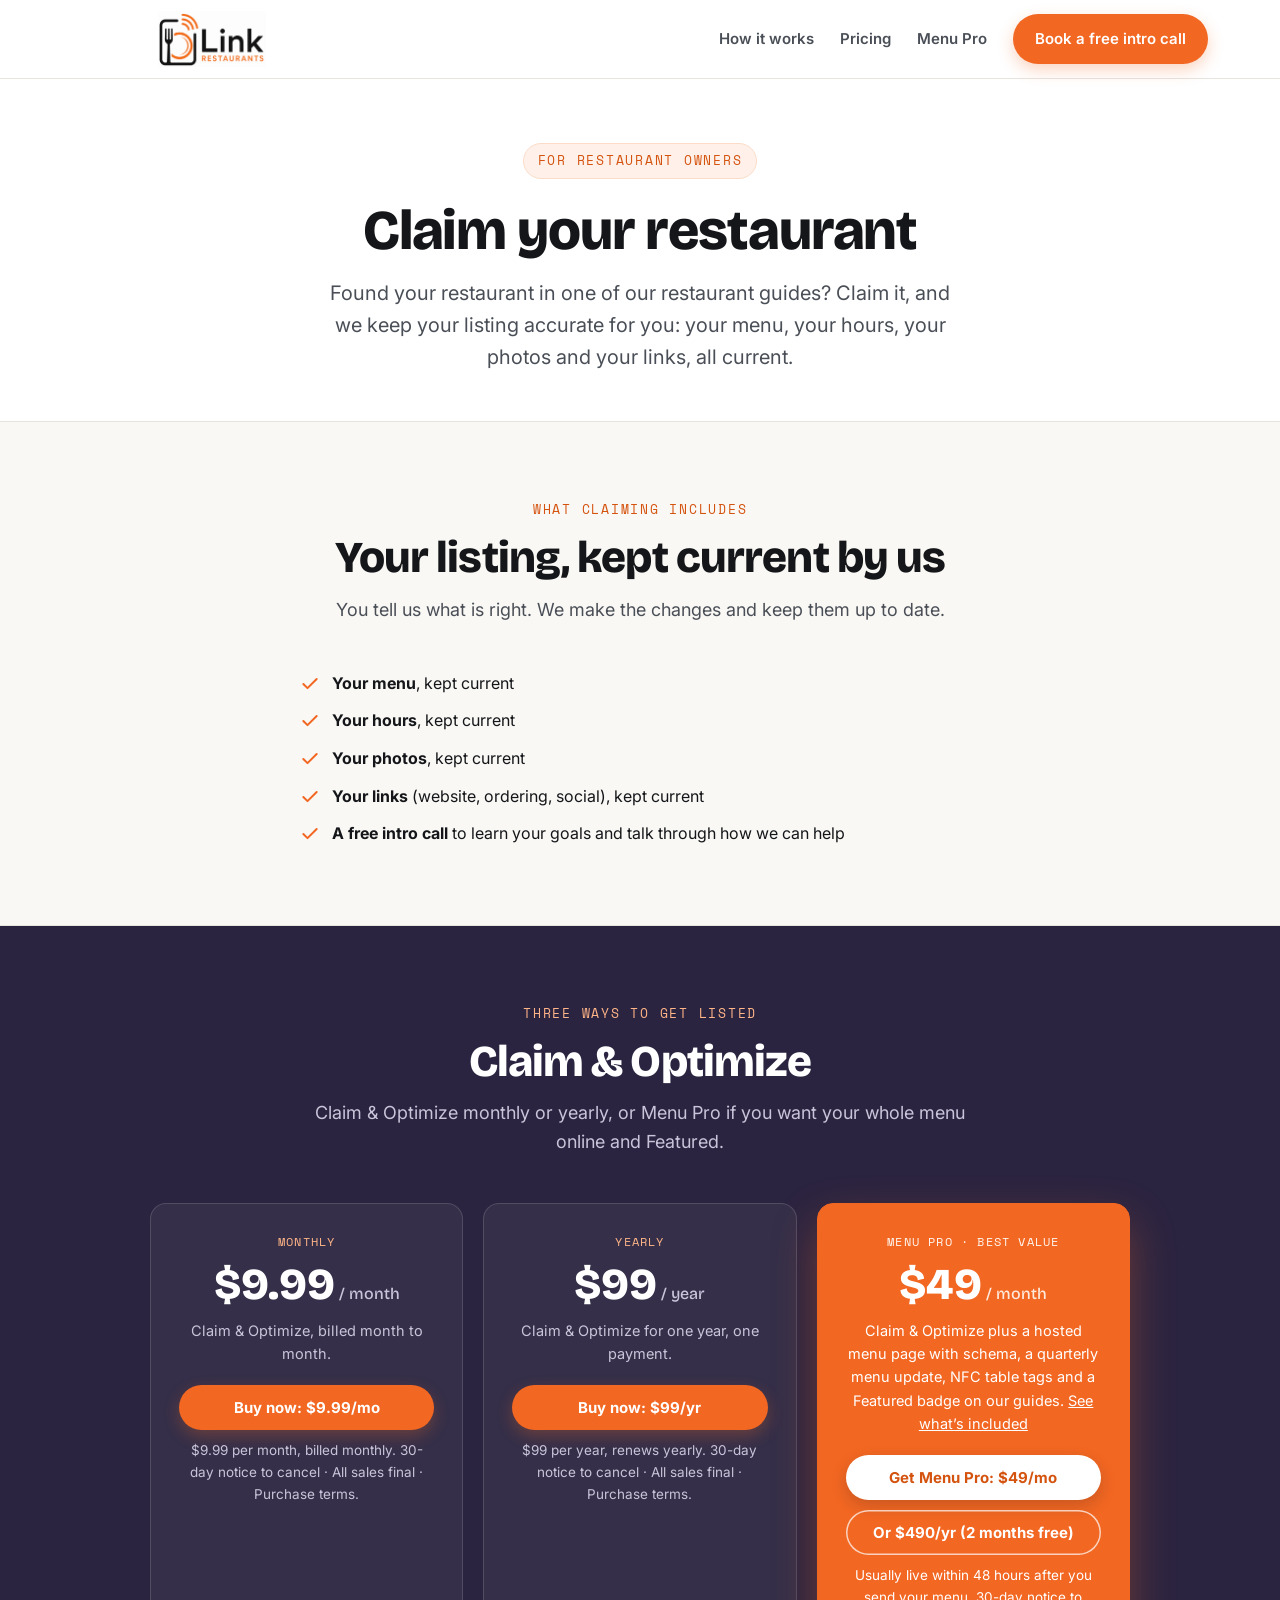
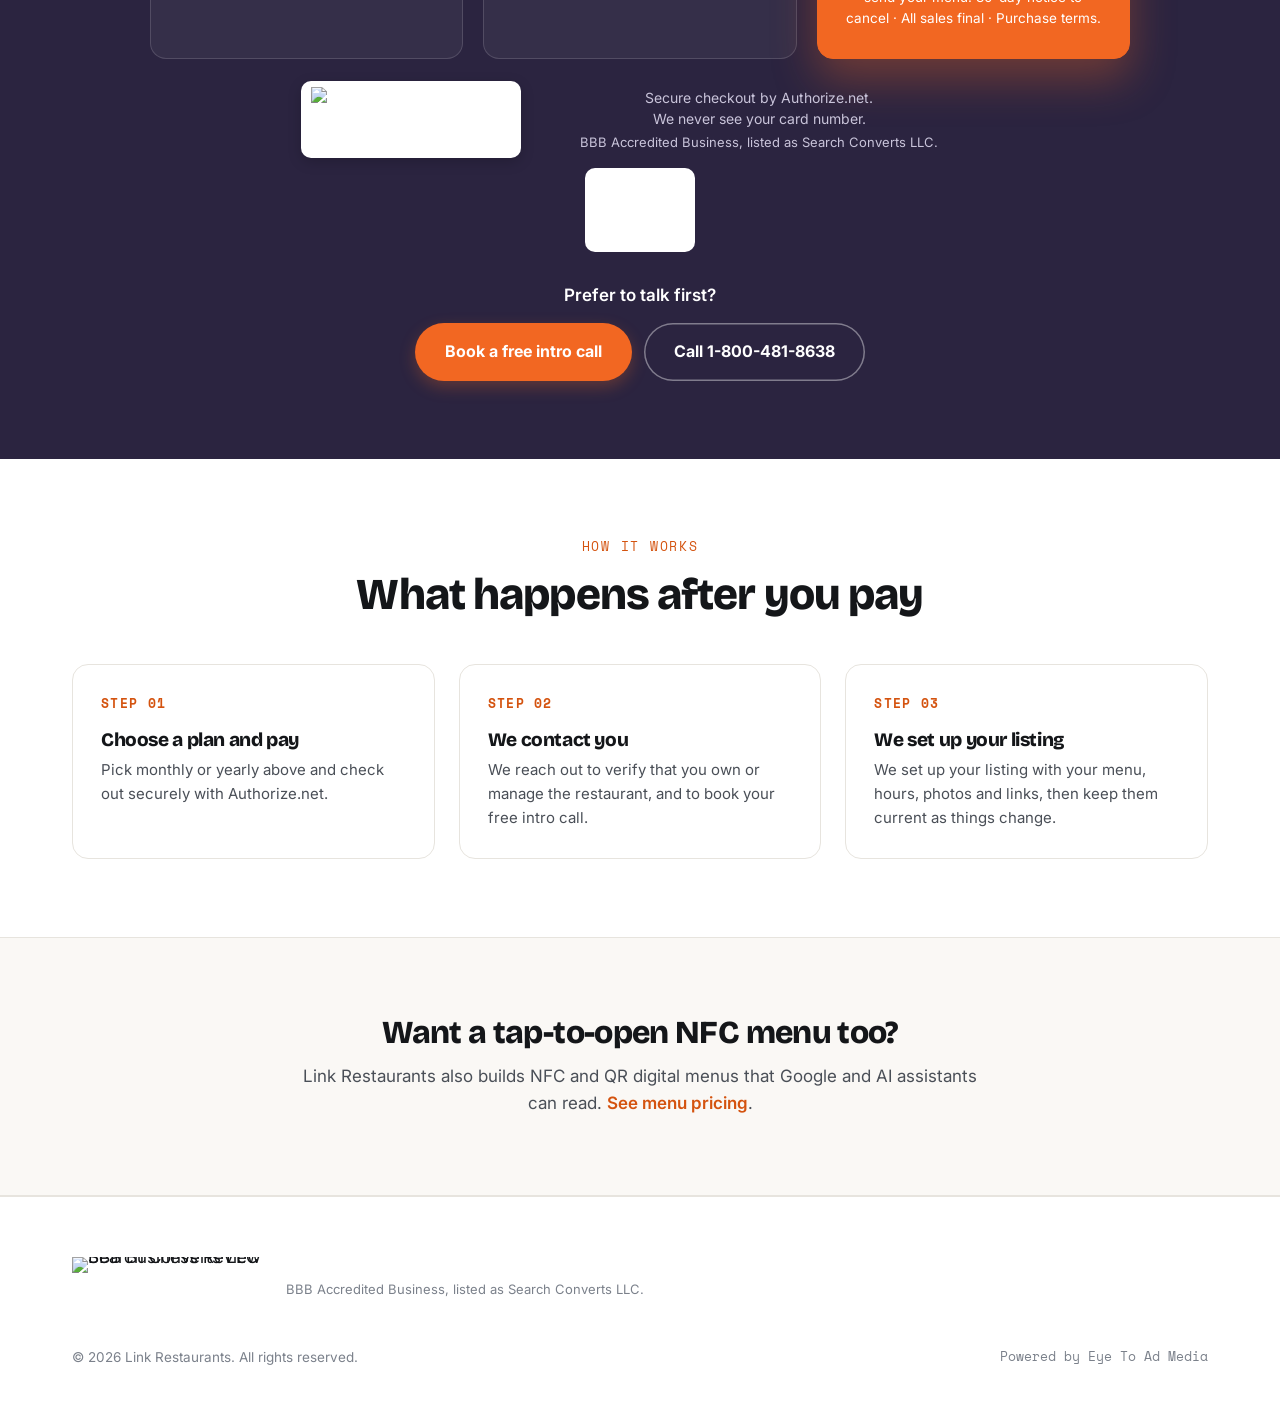
==== commit 3650b63e: "Sales terms: 30-day notice to cancel, all sales final, delivery times as estimates Co-Authored-By: C" ====
--- a/claim/index.html
+++ b/claim/index.html
@@ -110,7 +110,7 @@
           <div class="pay-form">
             <button type="button" class="btn btn-block sc-buy" data-sku="RST-CLAIM-M" data-site="linkrestaurants.com">Buy now: $9.99/mo</button>
           </div>
-          <p class="pay-terms">$9.99 per month, billed monthly. Cancel anytime online.</p>
+          <p class="pay-terms">$9.99 per month, billed monthly. <a href="https://eyetoad.com/cancel/" rel="nofollow">30-day notice to cancel</a> · All sales final · <a href="https://eyetoad.com/purchase-terms/" rel="nofollow">Purchase terms</a>.</p>
         </div>
         <div class="price-card">
           <div class="plabel">Yearly</div>
@@ -119,7 +119,7 @@
           <div class="pay-form">
             <button type="button" class="btn btn-block sc-buy" data-sku="RST-CLAIM-Y" data-site="linkrestaurants.com">Buy now: $99/yr</button>
           </div>
-          <p class="pay-terms">$99 per year, renews yearly. Cancel anytime online.</p>
+          <p class="pay-terms">$99 per year, renews yearly. <a href="https://eyetoad.com/cancel/" rel="nofollow">30-day notice to cancel</a> · All sales final · <a href="https://eyetoad.com/purchase-terms/" rel="nofollow">Purchase terms</a>.</p>
         </div>
         <div class="price-card feature" id="menu-pro">
           <div class="plabel">Menu Pro &middot; best value</div>
@@ -131,7 +131,7 @@
           <div class="pay-form" style="margin-top:10px">
             <button type="button" class="btn btn-block sc-buy" data-sku="RST-MENUPRO-Y" data-site="linkrestaurants.com" style="background:transparent;color:#fff;box-shadow:inset 0 0 0 1.5px rgba(255,255,255,.7)">Or $490/yr (2 months free)</button>
           </div>
-          <p class="pay-terms">Cancel anytime online. Live in 48 hours after you send your menu.</p>
+          <p class="pay-terms">Usually live within 48 hours after you send your menu. <a href="https://eyetoad.com/cancel/" rel="nofollow">30-day notice to cancel</a> · All sales final · <a href="https://eyetoad.com/purchase-terms/" rel="nofollow">Purchase terms</a>.</p>
         </div>
       </div>
 
